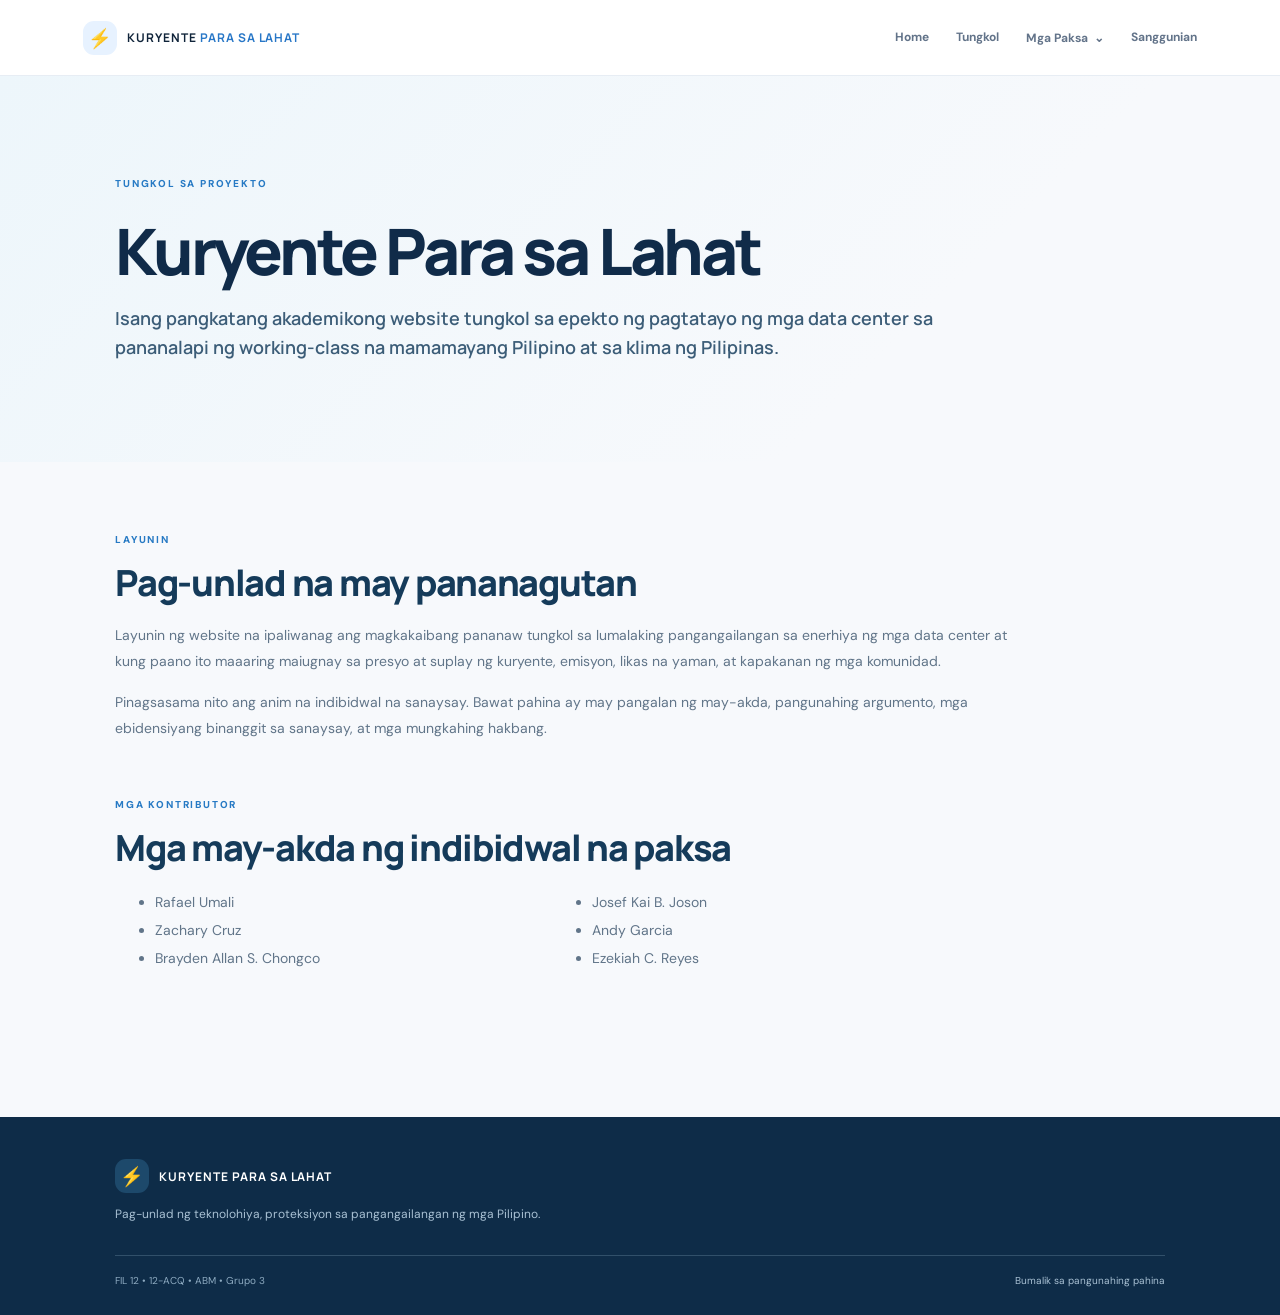
==== about.html @ 1b90c377 "Add files via upload" ====
<!doctype html><html lang="fil"><head><meta charset="utf-8"><meta name="viewport" content="width=device-width, initial-scale=1"><title>Tungkol | Kuryente Para sa Lahat</title><link rel="preconnect" href="https://fonts.googleapis.com"><link rel="preconnect" href="https://fonts.gstatic.com" crossorigin><link href="https://fonts.googleapis.com/css2?family=DM+Sans:wght@400;500;600;700&family=Manrope:wght@400;500;600;700;800&display=swap" rel="stylesheet"><link rel="stylesheet" href="styles.css"></head><body><header class="site-header"><a class="brand" href="index.html#home" aria-label="Kuryente Para sa Lahat - Home"><span class="brand-mark">⚡</span><span>KURYENTE <b>PARA SA LAHAT</b></span></a><button class="menu-toggle" aria-label="Buksan ang menu" aria-expanded="false">☰</button><nav class="nav" aria-label="Pangunahing nabigasyon"><a href="index.html">Home</a><a href="about.html">Tungkol</a><div class="nav-dropdown"><button class="nav-dropbtn" type="button" aria-expanded="false">Mga Paksa <span>⌄</span></button><div class="nav-menu"><a href="rafael-umali.html">Gastusin at krisis sa enerhiya</a><a href="zachary-cruz.html">Carbon emissions</a><a href="brayden-chongco.html">Presyo ng kuryente</a><a href="josef-joson.html">Alternatibong enerhiya</a><a href="andy-garcia.html">Pampublikong konsultasyon</a><a href="ezekiah-reyes.html">Prayoridad sa sambahayan</a></div></div><a href="references.html">Sanggunian</a></nav></header><main><section class="topic-hero section"><p class="eyebrow">TUNGKOL SA PROYEKTO</p><h1>Kuryente Para sa Lahat</h1><p class="topic-lede">Isang pangkatang akademikong website tungkol sa epekto ng pagtatayo ng mga data center sa pananalapi ng working-class na mamamayang Pilipino at sa klima ng Pilipinas.</p></section><section class="section topic-content"><article class="topic-block"><p class="eyebrow">LAYUNIN</p><h2>Pag-unlad na may pananagutan</h2><p>Layunin ng website na ipaliwanag ang magkakaibang pananaw tungkol sa lumalaking pangangailangan sa enerhiya ng mga data center at kung paano ito maaaring maiugnay sa presyo at suplay ng kuryente, emisyon, likas na yaman, at kapakanan ng mga komunidad.</p><p>Pinagsasama nito ang anim na indibidwal na sanaysay. Bawat pahina ay may pangalan ng may-akda, pangunahing argumento, mga ebidensiyang binanggit sa sanaysay, at mga mungkahing hakbang.</p></article><div class="topic-block"><p class="eyebrow">MGA KONTRIBUTOR</p><h2>Mga may-akda ng indibidwal na paksa</h2><ul class="author-list"><li>Rafael Umali</li><li>Zachary Cruz</li><li>Brayden Allan S. Chongco</li><li>Josef Kai B. Joson</li><li>Andy Garcia</li><li>Ezekiah C. Reyes</li></ul></div></section></main><footer class="footer"><div class="footer-brand"><span class="brand-mark">⚡</span><b>KURYENTE PARA SA LAHAT</b></div><p>Pag-unlad ng teknolohiya, proteksiyon sa pangangailangan ng mga Pilipino.</p><div class="footer-bottom"><span>FIL 12 • 12-ACQ • ABM • Grupo 3</span><span><a href="index.html">Bumalik sa pangunahing pahina</a></span></div></footer><script src="script.js"></script></body></html>
---- styles.css ----
*{box-sizing:border-box}html{scroll-behavior:smooth;scroll-padding-top:92px}body{margin:0;background:#f7f9fc;color:#10243a;font-family:"DM Sans",sans-serif;line-height:1.65}a{color:inherit;text-decoration:none}.site-header{height:76px;padding:0 6.5%;display:flex;align-items:center;justify-content:space-between;background:rgba(255,255,255,.94);backdrop-filter:blur(14px);position:sticky;top:0;z-index:20;border-bottom:1px solid #e7edf4}.brand,.footer-brand{display:flex;align-items:center;gap:10px;font:700 12px "Manrope",sans-serif;letter-spacing:.08em}.brand b{color:#2877c7}.brand-mark{display:grid;place-items:center;width:34px;height:34px;border-radius:11px;background:#e7f2ff;color:#1670c8;font-size:19px}.nav{display:flex;gap:27px;align-items:center}.nav a{font-size:12px;font-weight:700;color:#627389;transition:.2s}.nav a:hover,.nav a.active{color:#1472c8}.menu-toggle{display:none;border:0;background:#edf5ff;border-radius:9px;padding:9px 12px;font-size:20px;color:#146ebd}.section{padding:104px 9%;max-width:1440px;margin:auto}.hero{min-height:660px;display:grid;grid-template-columns:1.04fr .96fr;align-items:center;gap:35px;padding-top:82px;padding-bottom:82px}.eyebrow{font-size:10px;letter-spacing:.18em;font-weight:800;color:#277ac4;margin:0 0 22px}.eyebrow span{display:inline-block;width:22px;height:2px;background:#38b6c6;vertical-align:middle;margin-right:8px}.hero h1,.section-heading h2,.sdg-intro h2{font:800 clamp(44px,5.2vw,72px)/1.08 "Manrope",sans-serif;letter-spacing:-.055em;margin:0 0 24px;color:#102b49}.hero h1 em,.section-heading h2 em,.sdg-intro h2 em{font-style:normal;color:#2682cb}.hero-lede{font:700 19px/1.55 "Manrope",sans-serif;max-width:590px;color:#25415e;margin:0 0 15px}.hero-desc{max-width:520px;color:#68798c;font-size:14px}.hero-actions{display:flex;align-items:center;gap:25px;margin:29px 0}.btn{display:inline-flex;align-items:center;gap:24px;padding:14px 20px;border-radius:9px;font-size:12px;font-weight:700}.btn-primary{background:#176fbd;color:white;box-shadow:0 9px 22px #176fbd30}.btn-primary span{font-size:17px}.text-link{font-size:12px;color:#2679bd;font-weight:700}.hero-note{display:flex;gap:11px;align-items:flex-start;max-width:500px;padding:12px 14px;border-left:2px solid #51b6c4;background:#edf6fb;color:#64788a;font-size:11px;line-height:1.5}.note-icon{border:1px solid #72b9c5;color:#268c9a;border-radius:50%;width:17px;height:17px;text-align:center;line-height:15px;flex:none}.hero-art{height:440px;position:relative;border-radius:34px;background:linear-gradient(145deg,#e6f3ff,#d6e9f7 55%,#e9f6f5);overflow:hidden}.orb{position:absolute;border-radius:50%;background:#fff8;width:250px;height:250px}.orb-one{right:-70px;top:-75px}.orb-two{left:-110px;bottom:-140px;width:330px;height:330px}.sun{position:absolute;width:86px;height:86px;border-radius:50%;background:#f8cf75;right:75px;top:55px;box-shadow:0 0 0 17px #f8cf7528}.house-card{position:absolute;left:10%;bottom:75px;width:190px;text-align:center}.roof{margin:auto;width:0;height:0;border-left:99px solid transparent;border-right:99px solid transparent;border-bottom:85px solid #397eb0}.house-body{height:135px;background:#fff;border:4px solid #397eb0;border-top:0;position:relative}.window{position:absolute;left:25px;top:28px;width:43px;height:43px;border:5px solid #8fc6dd;background:#d9f2ff}.door{position:absolute;right:25px;bottom:0;width:43px;height:75px;background:#e4b77c;border:4px solid #c18e54;border-bottom:0}.house-bolt{position:absolute;left:85px;top:47px;color:#edb944;font-size:24px}.data-card{position:absolute;right:9%;bottom:75px;width:160px;padding:18px;background:#123c61;border-radius:13px;box-shadow:0 20px 35px #143b5b30}.server{height:53px;background:#235b85;border:1px solid #4c86ab;border-radius:6px;margin-bottom:8px;display:flex;align-items:center;padding:0 11px;gap:7px}.server i{width:7px;height:7px;background:#5ee0cf;border-radius:50%;box-shadow:0 0 8px #5ee0cf}.server i:nth-child(2){background:#a9d9f4}.art-label{display:block;margin-top:12px;font-size:9px;font-weight:800;letter-spacing:.16em;color:#52738c}.data-card .art-label{color:#b9d8ee;text-align:center}.power-line{position:absolute;top:47%;left:18%;right:20%;height:2px;border-top:2px dashed #62a7c9;transform:rotate(-7deg)}.power-line i{position:absolute;width:9px;height:9px;background:#fff;border:2px solid #48a5c1;border-radius:50%;top:-6px}.power-line i:nth-child(1){left:10%}.power-line i:nth-child(2){left:50%}.power-line i:nth-child(3){right:5%}.balance{position:absolute;top:34px;left:35px;display:flex;align-items:center;gap:8px;font-size:8px;letter-spacing:.12em;font-weight:800;color:#47748e}.balance b{font-size:23px;color:#2887a0}.ticker{background:#10375a;color:white;padding:18px 9%;display:flex;justify-content:space-between;gap:20px;font-size:10px;letter-spacing:.12em}.ticker span{color:#80c9d7;font-weight:800}.ticker b{letter-spacing:.02em;font-size:11px}.content-section{padding-top:115px;padding-bottom:115px}.section-heading{max-width:680px;margin-bottom:45px}.section-heading h2,.sdg-intro h2{font-size:clamp(38px,4vw,55px);margin-bottom:16px}.section-intro{color:#66798c;max-width:650px;font-size:14px}.two-col{display:grid;grid-template-columns:1.5fr .8fr;gap:65px;align-items:start}.two-col p{color:#647589;font-size:14px}.large-copy{font:700 21px/1.5 "Manrope",sans-serif;color:#24425e!important}.callout{background:#e9f4fb;border-radius:16px;padding:30px;border:1px solid #d8eaf5}.callout-icon{font-size:28px;color:#2587ad}.callout h3{font:800 19px "Manrope";margin:12px 0}.callout p{font-size:13px;margin-bottom:0}.definition-grid{display:grid;grid-template-columns:repeat(3,1fr);gap:17px;margin-top:46px}.mini-card{background:white;padding:25px;border-radius:13px;border:1px solid #e8eef4}.mini-number{font:800 11px "Manrope";color:#2785c8}.mini-card h3{font:800 16px "Manrope";margin:12px 0 7px}.mini-card p{font-size:12px;color:#718196;margin:0}.impact-section{background:#edf4f9;max-width:none;padding-left:max(9%,calc((100% - 1180px)/2));padding-right:max(9%,calc((100% - 1180px)/2))}.impact-grid{display:grid;grid-template-columns:repeat(4,1fr);gap:15px}.impact-card{background:white;padding:25px 21px;border-radius:14px;min-height:260px;box-shadow:0 7px 25px #1b42600a}.impact-icon{width:43px;height:43px;border-radius:12px;background:#e7f3fc;color:#2079bc;display:grid;place-items:center;font-size:23px;margin-bottom:22px}.impact-tag{font-size:9px;letter-spacing:.14em;font-weight:800;color:#55a1bc}.impact-card h3{font:800 17px/1.3 "Manrope";margin:10px 0}.impact-card p{font-size:12px;color:#6c7e90}.fact-band{display:grid;grid-template-columns:190px 1fr;gap:25px;align-items:center;background:#123c60;color:white;padding:30px 38px;border-radius:16px;margin-top:24px}.fact-number{font:800 56px "Manrope";color:#83d4dd;letter-spacing:-.06em}.fact-number small{font-size:20px}.fact-kicker{font-size:9px;letter-spacing:.15em;font-weight:800;color:#8bd0db}.fact-band p{font-size:14px;margin:8px 0;color:#edf6ff}.fact-band small{font-size:10px;color:#aac4d8}.caution{margin-top:18px;border-left:3px solid #e0b45e;padding:14px 20px;background:#fffaf0}.caution b{font-size:12px;color:#76581f}.caution p{font-size:12px;color:#756c5d;margin:5px 0 0}.evidence-list{border-top:1px solid #dce6ee}.evidence-item{display:grid;grid-template-columns:130px 1fr;gap:30px;padding:27px 0;border-bottom:1px solid #dce6ee;align-items:center}.evidence-mark{font:800 31px "Manrope";color:#2a8bc5;letter-spacing:-.06em}.evidence-item h3{font:800 17px "Manrope";margin:0 0 5px}.evidence-item p{font-size:13px;color:#687a8c;margin:0 0 6px;max-width:780px}.evidence-item span{font-size:10px;color:#3290a7;font-weight:700}.policy-section{background:#fff}.policy-steps{max-width:850px}.policy-steps article{display:grid;grid-template-columns:60px 1fr;gap:22px;padding:22px 0;border-top:1px solid #e5edf3}.policy-steps article>span{font:800 20px "Manrope";color:#42a1b5}.policy-steps h3{font:800 18px "Manrope";margin:0 0 5px}.policy-steps p{font-size:13px;color:#6c7d8d;margin:0;max-width:760px}.sdg-section{display:grid;grid-template-columns:.9fr 1.1fr;gap:55px;align-items:center;background:#eaf4fa;max-width:none;padding-left:max(9%,calc((100% - 1180px)/2));padding-right:max(9%,calc((100% - 1180px)/2))}.sdg-intro h2{font-size:43px}.sdg-intro>p:last-child{font-size:13px;color:#687b8c}.sdg-cards{display:grid;grid-template-columns:1fr 1fr;gap:14px}.sdg-card{padding:25px;border-radius:14px;color:white;min-height:220px}.sdg-seven{background:#e7b83d;color:#263a4b}.sdg-eleven{background:#df7356}.sdg-card span{font-size:10px;letter-spacing:.14em;font-weight:800}.sdg-card h3{font:800 18px/1.25 "Manrope";margin:24px 0 10px}.sdg-card p{font-size:11px;line-height:1.6;margin:0}.stance-section{display:grid;grid-template-columns:.5fr 1.5fr;gap:55px;padding-top:120px;padding-bottom:120px}.stance-label{font-size:10px;letter-spacing:.16em;color:#2c8cba;font-weight:800}.stance-content{max-width:800px}.stance-symbol{font:800 80px/ .8 Georgia;color:#a5d8e3}.stance-content h2{font:800 clamp(27px,3.3vw,43px)/1.25 "Manrope";letter-spacing:-.04em;color:#163c5c;margin:15px 0 20px}.stance-reason{font-size:16px;color:#3c6d8e;font-weight:600}.stance-rule{height:1px;background:#dce8ef;margin:27px 0}.stance-content>p:last-child{font-size:13px;color:#718093}.references-section{background:#f0f5f8;max-width:none;padding-left:max(9%,calc((100% - 1180px)/2));padding-right:max(9%,calc((100% - 1180px)/2))}.references{list-style:none;padding:0;margin:0;border-top:1px solid #dce5eb}.references li{display:flex;justify-content:space-between;gap:25px;padding:22px 0;border-bottom:1px solid #dce5eb;font-size:12px}.references li a{color:#1b7dbd;font-weight:700;white-space:nowrap}.source-note{font-size:11px;color:#7a8997;margin-top:24px}.footer{background:#0e2c48;color:#d5e4f0;padding:42px 9% 25px}.footer-brand{color:white}.footer-brand .brand-mark{background:#1d496b}.footer>p{font-size:12px;color:#a9c1d4}.footer-bottom{border-top:1px solid #31506a;margin-top:30px;padding-top:17px;display:flex;justify-content:space-between;gap:15px;font-size:10px;color:#8eabc1}
@media(max-width:900px){.site-header{padding:0 5%}.nav{gap:14px}.nav a{font-size:11px}.section{padding-left:6%;padding-right:6%}.hero{grid-template-columns:1fr 0.9fr}.hero-art{height:380px}.house-card{transform:scale(.8);transform-origin:bottom left}.data-card{transform:scale(.85);transform-origin:bottom right}.impact-grid{grid-template-columns:repeat(2,1fr)}.sdg-section{grid-template-columns:1fr}.stance-section{grid-template-columns:1fr;gap:20px}}
@media(max-width:650px){html{scroll-padding-top:72px}.site-header{height:68px}.menu-toggle{display:block}.nav{display:none;position:absolute;top:68px;left:0;right:0;background:white;padding:14px 6% 20px;box-shadow:0 14px 20px #17354b18;flex-direction:column;align-items:flex-start;gap:13px}.nav.open{display:flex}.nav a{font-size:13px}.hero{display:flex;flex-direction:column;align-items:stretch;padding-top:65px;gap:25px}.hero h1{font-size:51px}.hero-art{height:340px}.house-card{transform:scale(.72);left:4%;bottom:45px}.data-card{transform:scale(.75);right:4%;bottom:45px}.ticker{flex-direction:column;gap:5px;padding:16px 6%}.section{padding-top:75px;padding-bottom:75px}.two-col{grid-template-columns:1fr;gap:20px}.definition-grid{grid-template-columns:1fr}.impact-grid{grid-template-columns:1fr 1fr;gap:10px}.impact-card{padding:18px 15px;min-height:275px}.fact-band{grid-template-columns:1fr;gap:5px;padding:24px}.fact-number{font-size:47px}.evidence-item{grid-template-columns:75px 1fr;gap:12px}.evidence-mark{font-size:24px}.sdg-cards{grid-template-columns:1fr}.sdg-card{min-height:180px}.references li{flex-direction:column;gap:8px}.footer-bottom{flex-direction:column}.hero-actions{flex-wrap:wrap}.section-heading h2{font-size:40px}}
@media(max-width:390px){.impact-grid{grid-template-columns:1fr}.impact-card{min-height:auto}.hero h1{font-size:44px}}

/* Added page components: same palette, type, spacing and card language as the original site. */
.nav-dropdown{position:relative;display:flex;align-items:center}.nav-dropbtn{border:0;background:transparent;font:700 12px "DM Sans",sans-serif;color:#627389;cursor:pointer;padding:8px 0}.nav-dropbtn:hover,.nav-dropbtn[aria-expanded="true"]{color:#1472c8}.nav-dropbtn span{margin-left:3px}.nav-menu{display:none;position:absolute;top:100%;left:-16px;min-width:245px;padding:9px;background:white;border:1px solid #e5edf3;border-radius:12px;box-shadow:0 14px 30px #17354b18;z-index:30}.nav-dropdown:hover .nav-menu,.nav-dropdown:focus-within .nav-menu,.nav-dropdown.open .nav-menu{display:grid}.nav-menu a{padding:10px 12px;border-radius:7px;font-size:12px;color:#526b80}.nav-menu a:hover{background:#edf6fb;color:#1472c8}.topic-directory{background:#f0f6fa;max-width:none;padding-left:max(9%,calc((100% - 1180px)/2));padding-right:max(9%,calc((100% - 1180px)/2))}.topic-grid{display:grid;grid-template-columns:repeat(3,1fr);gap:16px}.topic-card{display:block;background:white;padding:25px;border:1px solid #e4edf4;border-radius:14px;transition:transform .2s,box-shadow .2s}.topic-card:hover{transform:translateY(-3px);box-shadow:0 12px 26px #17354b12}.topic-card span{font-size:9px;letter-spacing:.13em;font-weight:800;color:#4a9db5}.topic-card h3{font:800 18px/1.3 "Manrope",sans-serif;margin:14px 0 8px;color:#173b5a}.topic-card p{font-size:12px;color:#718196;min-height:58px}.topic-card b{font-size:11px;color:#2079bc}.topic-hero{padding-top:100px;padding-bottom:75px;background:linear-gradient(135deg,#edf6fb,#f7f9fc 70%);max-width:none}.topic-hero h1{font:800 clamp(38px,5vw,64px)/1.12 "Manrope",sans-serif;letter-spacing:-.05em;color:#102b49;max-width:950px;margin:0 0 18px}.topic-lede{font:600 18px/1.6 "Manrope",sans-serif;color:#3c5d78;max-width:850px;margin:18px 0 25px}.author-credit{display:inline-block;background:#e4f1f8;border-left:3px solid #38a0b7;padding:9px 14px;color:#547085;font-size:12px;margin:0}.author-credit strong{color:#173f60}.topic-content{padding-top:70px;padding-bottom:90px}.topic-block{max-width:900px;margin:0 0 55px}.topic-block h2{font:800 clamp(25px,3vw,36px)/1.25 "Manrope",sans-serif;color:#153b5a;letter-spacing:-.035em;margin:0 0 18px}.topic-block>p:not(.eyebrow){font-size:14px;color:#617589;line-height:1.85;margin:0 0 15px}.topic-block .eyebrow{margin-bottom:12px}.topic-back{border-top:1px solid #dce8ef;padding-top:25px}.author-list{columns:2;color:#617589;font-size:14px;line-height:2}.ref-page{padding-top:15px}.references li{align-items:flex-start}.ref-author{display:block;min-width:190px;font-size:10px;letter-spacing:.04em;text-transform:uppercase;color:#3290a7;font-weight:800}.references li>div{flex:1}.references li small{color:#8493a1;font-size:10px}.footer-bottom a{color:#a9c1d4}.footer-bottom a:hover{color:white}
@media(max-width:900px){.topic-grid{grid-template-columns:repeat(2,1fr)}}
@media(max-width:650px){.nav-dropdown{width:100%;display:block}.nav-dropbtn{font-size:13px;padding:0}.nav-menu{position:static;box-shadow:none;border:0;border-left:2px solid #d7eaf4;border-radius:0;margin:8px 0 0 5px;padding:3px 0 3px 8px;min-width:0}.nav-dropdown:hover .nav-menu{display:none}.nav-dropdown.open .nav-menu,.nav-dropdown:focus-within .nav-menu{display:grid}.topic-grid{grid-template-columns:1fr}.topic-card p{min-height:0}.topic-hero{padding-top:65px;padding-bottom:55px}.topic-lede{font-size:16px}.author-list{columns:1}.ref-author{min-width:0}.references li{display:block}.references li>div{margin:7px 0}}
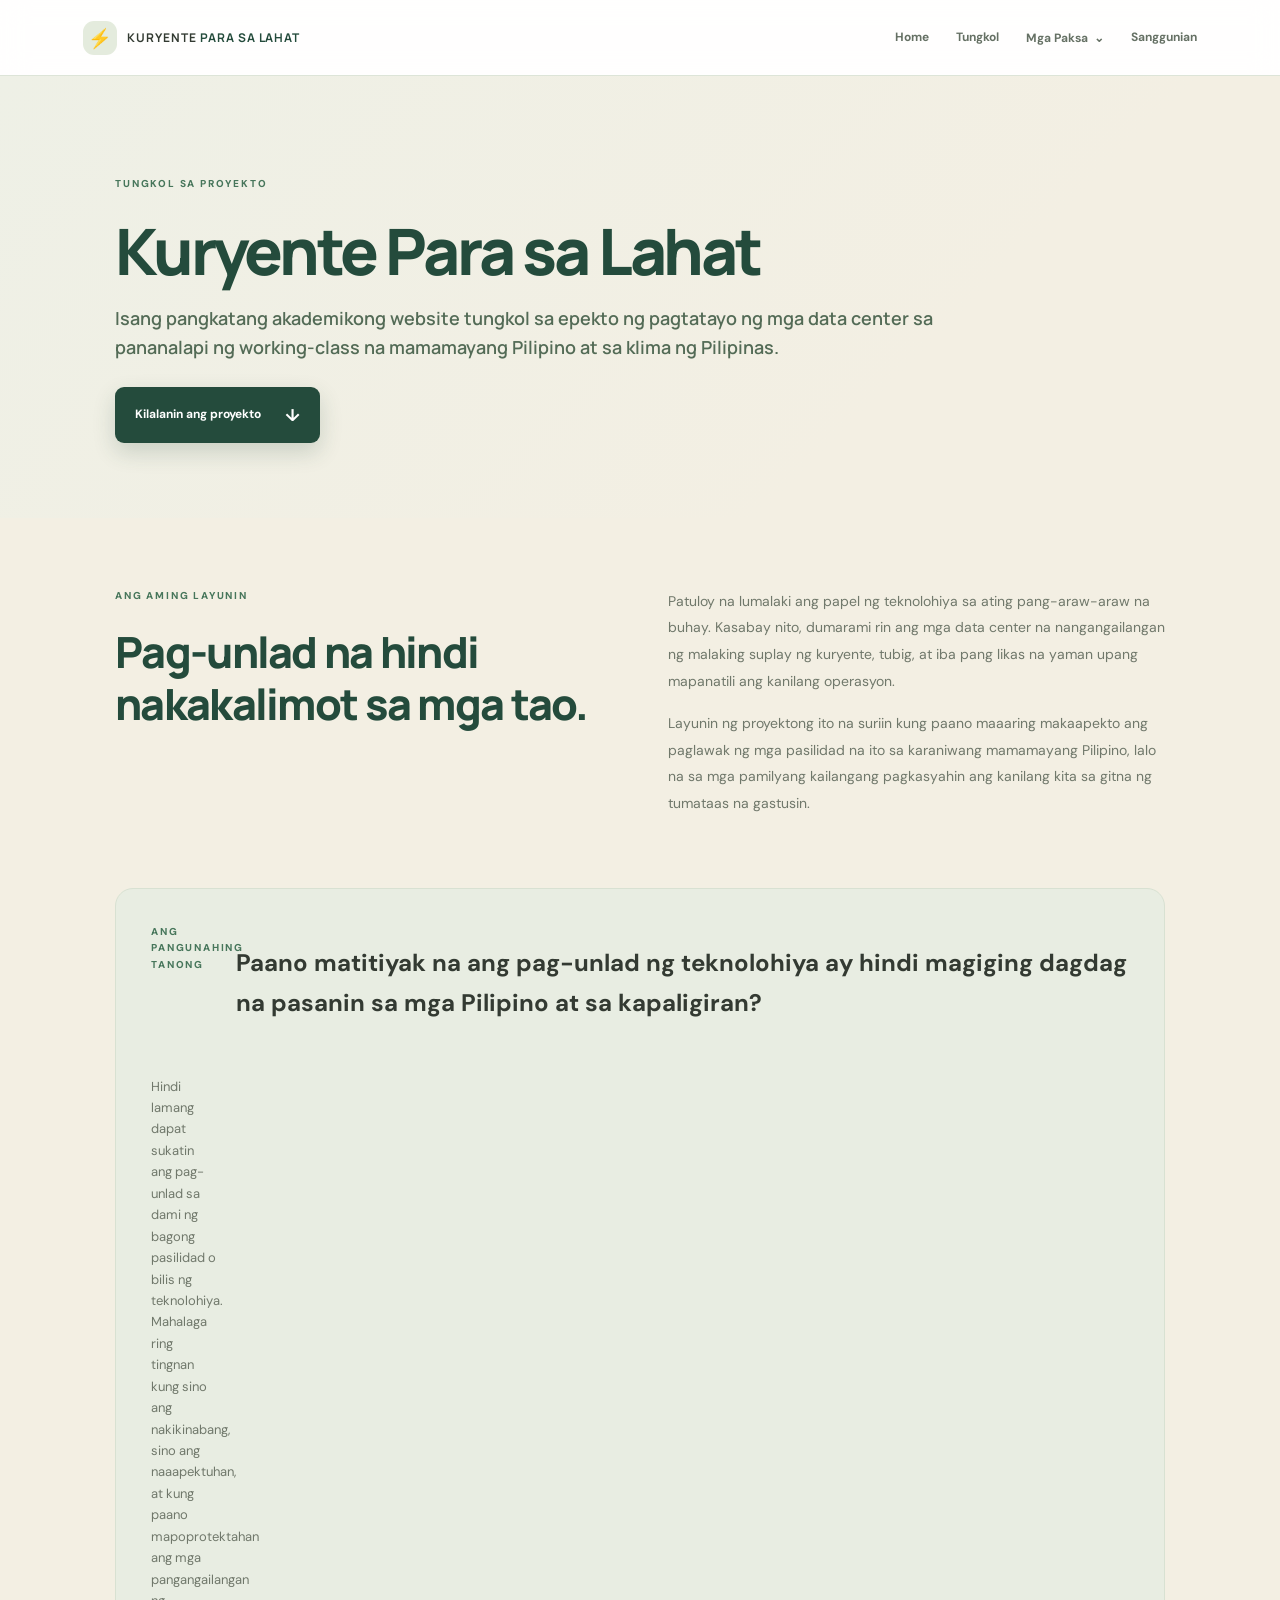
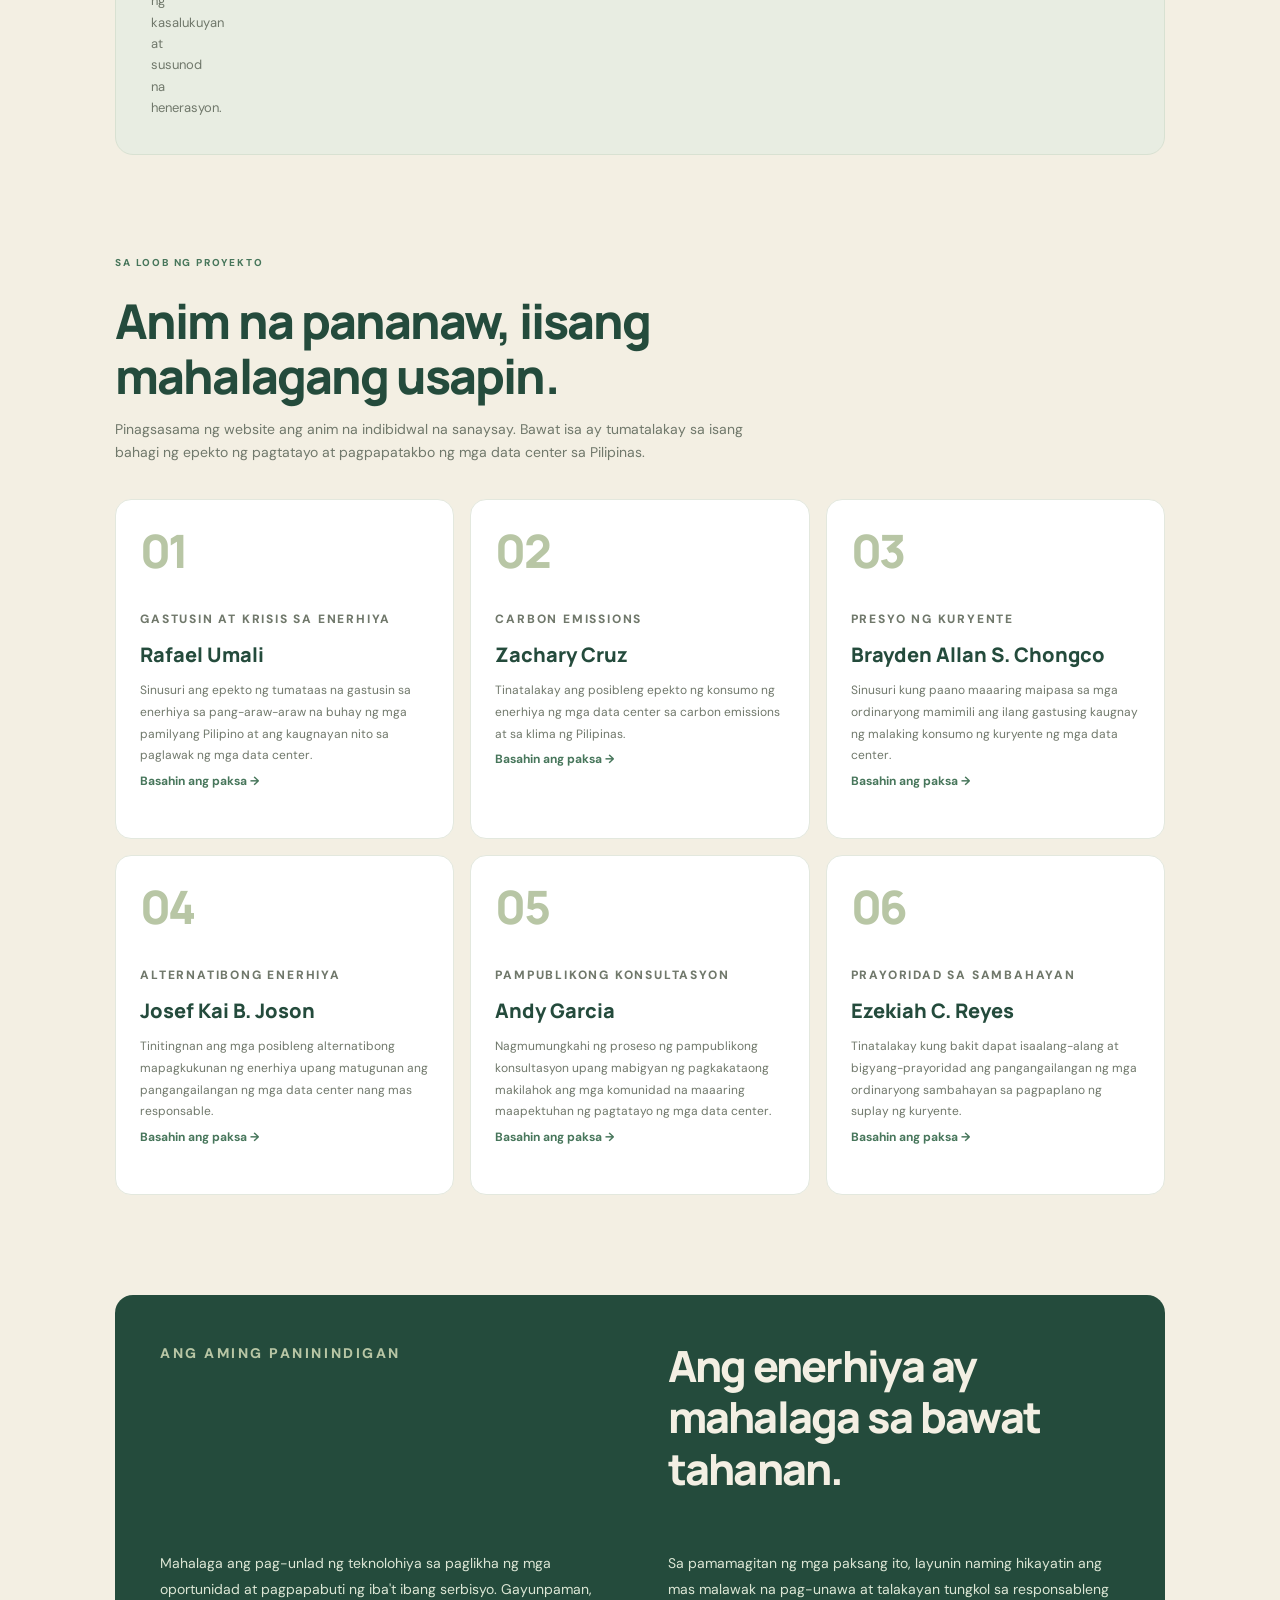
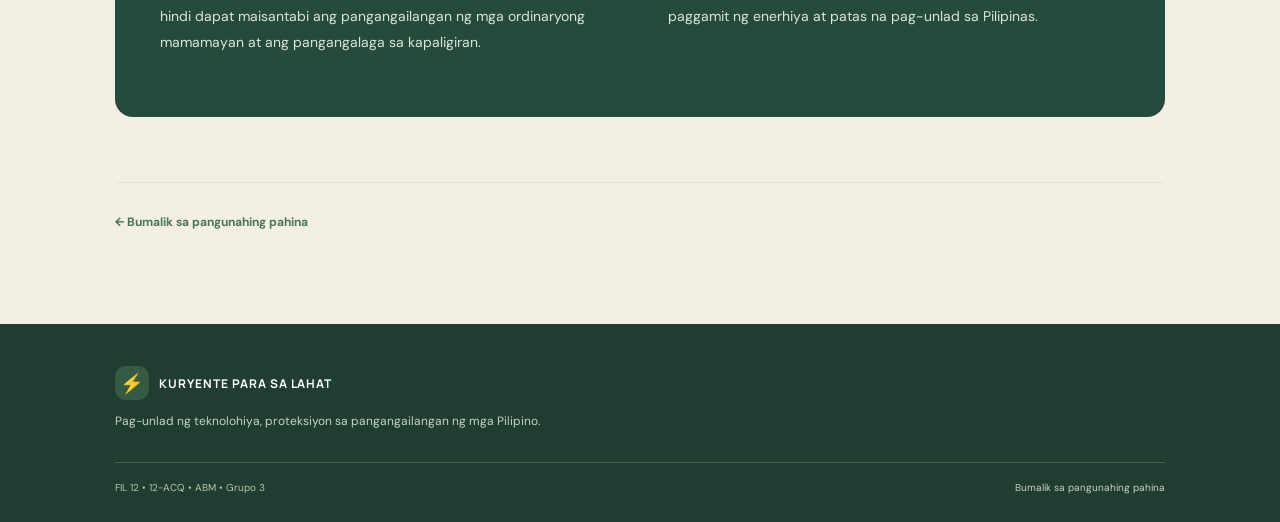
==== commit c1335e3d: "Update about.html" ====
--- a/about.html
+++ b/about.html
@@ -1 +1,199 @@
-<!doctype html><html lang="fil"><head><meta charset="utf-8"><meta name="viewport" content="width=device-width, initial-scale=1"><title>Tungkol | Kuryente Para sa Lahat</title><link rel="preconnect" href="https://fonts.googleapis.com"><link rel="preconnect" href="https://fonts.gstatic.com" crossorigin><link href="https://fonts.googleapis.com/css2?family=DM+Sans:wght@400;500;600;700&family=Manrope:wght@400;500;600;700;800&display=swap" rel="stylesheet"><link rel="stylesheet" href="styles.css"></head><body><header class="site-header"><a class="brand" href="index.html#home" aria-label="Kuryente Para sa Lahat - Home"><span class="brand-mark">⚡</span><span>KURYENTE <b>PARA SA LAHAT</b></span></a><button class="menu-toggle" aria-label="Buksan ang menu" aria-expanded="false">☰</button><nav class="nav" aria-label="Pangunahing nabigasyon"><a href="index.html">Home</a><a href="about.html">Tungkol</a><div class="nav-dropdown"><button class="nav-dropbtn" type="button" aria-expanded="false">Mga Paksa <span>⌄</span></button><div class="nav-menu"><a href="rafael-umali.html">Gastusin at krisis sa enerhiya</a><a href="zachary-cruz.html">Carbon emissions</a><a href="brayden-chongco.html">Presyo ng kuryente</a><a href="josef-joson.html">Alternatibong enerhiya</a><a href="andy-garcia.html">Pampublikong konsultasyon</a><a href="ezekiah-reyes.html">Prayoridad sa sambahayan</a></div></div><a href="references.html">Sanggunian</a></nav></header><main><section class="topic-hero section"><p class="eyebrow">TUNGKOL SA PROYEKTO</p><h1>Kuryente Para sa Lahat</h1><p class="topic-lede">Isang pangkatang akademikong website tungkol sa epekto ng pagtatayo ng mga data center sa pananalapi ng working-class na mamamayang Pilipino at sa klima ng Pilipinas.</p></section><section class="section topic-content"><article class="topic-block"><p class="eyebrow">LAYUNIN</p><h2>Pag-unlad na may pananagutan</h2><p>Layunin ng website na ipaliwanag ang magkakaibang pananaw tungkol sa lumalaking pangangailangan sa enerhiya ng mga data center at kung paano ito maaaring maiugnay sa presyo at suplay ng kuryente, emisyon, likas na yaman, at kapakanan ng mga komunidad.</p><p>Pinagsasama nito ang anim na indibidwal na sanaysay. Bawat pahina ay may pangalan ng may-akda, pangunahing argumento, mga ebidensiyang binanggit sa sanaysay, at mga mungkahing hakbang.</p></article><div class="topic-block"><p class="eyebrow">MGA KONTRIBUTOR</p><h2>Mga may-akda ng indibidwal na paksa</h2><ul class="author-list"><li>Rafael Umali</li><li>Zachary Cruz</li><li>Brayden Allan S. Chongco</li><li>Josef Kai B. Joson</li><li>Andy Garcia</li><li>Ezekiah C. Reyes</li></ul></div></section></main><footer class="footer"><div class="footer-brand"><span class="brand-mark">⚡</span><b>KURYENTE PARA SA LAHAT</b></div><p>Pag-unlad ng teknolohiya, proteksiyon sa pangangailangan ng mga Pilipino.</p><div class="footer-bottom"><span>FIL 12 • 12-ACQ • ABM • Grupo 3</span><span><a href="index.html">Bumalik sa pangunahing pahina</a></span></div></footer><script src="script.js"></script></body></html>+<!doctype html>
+<html lang="fil">
+<head>
+  <meta charset="utf-8">
+  <meta name="viewport" content="width=device-width, initial-scale=1">
+  <title>Tungkol | Kuryente Para sa Lahat</title>
+  <link rel="preconnect" href="https://fonts.googleapis.com">
+  <link rel="preconnect" href="https://fonts.gstatic.com" crossorigin>
+  <link href="https://fonts.googleapis.com/css2?family=DM+Sans:wght@400;500;600;700&family=Manrope:wght@400;500;600;700;800&display=swap" rel="stylesheet">
+  <link rel="stylesheet" href="styles.css">
+</head>
+
+<body>
+
+<header class="site-header">
+  <a class="brand" href="index.html#home" aria-label="Kuryente Para sa Lahat - Home">
+    <span class="brand-mark">⚡</span>
+    <span>KURYENTE <b>PARA SA LAHAT</b></span>
+  </a>
+
+  <button class="menu-toggle" aria-label="Buksan ang menu" aria-expanded="false">☰</button>
+
+  <nav class="nav" aria-label="Pangunahing nabigasyon">
+    <a href="index.html">Home</a>
+    <a href="about.html">Tungkol</a>
+    <div class="nav-dropdown">
+      <button class="nav-dropbtn" type="button" aria-expanded="false">Mga Paksa <span>⌄</span></button>
+      <div class="nav-menu">
+        <a href="rafael-umali.html">Gastusin at krisis sa enerhiya</a>
+        <a href="zachary-cruz.html">Carbon emissions</a>
+        <a href="brayden-chongco.html">Presyo ng kuryente</a>
+        <a href="josef-joson.html">Alternatibong enerhiya</a>
+        <a href="andy-garcia.html">Pampublikong konsultasyon</a>
+        <a href="ezekiah-reyes.html">Prayoridad sa sambahayan</a>
+      </div>
+    </div>
+    <a href="references.html">Sanggunian</a>
+  </nav>
+</header>
+
+<main>
+
+  <section class="topic-hero section">
+    <p class="eyebrow">TUNGKOL SA PROYEKTO</p>
+    <h1>Kuryente Para sa Lahat</h1>
+    <p class="topic-lede">
+      Isang pangkatang akademikong website tungkol sa epekto ng pagtatayo ng mga data center sa pananalapi ng working-class na mamamayang Pilipino at sa klima ng Pilipinas.
+    </p>
+    <a class="btn btn-primary" href="#layunin">Kilalanin ang proyekto <span>↓</span></a>
+  </section>
+
+  <section id="layunin" class="section topic-content">
+
+    <div class="consultation-intro">
+      <div class="consultation-heading">
+        <p class="eyebrow">ANG AMING LAYUNIN</p>
+        <h2>Pag-unlad na hindi nakakalimot sa mga tao.</h2>
+      </div>
+
+      <div class="consultation-explanation">
+        <p>
+          Patuloy na lumalaki ang papel ng teknolohiya sa ating pang-araw-araw na buhay. Kasabay nito, dumarami rin ang mga data center na nangangailangan ng malaking suplay ng kuryente, tubig, at iba pang likas na yaman upang mapanatili ang kanilang operasyon.
+        </p>
+        <p>
+          Layunin ng proyektong ito na suriin kung paano maaaring makaapekto ang paglawak ng mga pasilidad na ito sa karaniwang mamamayang Pilipino, lalo na sa mga pamilyang kailangang pagkasyahin ang kanilang kita sa gitna ng tumataas na gastusin.
+        </p>
+      </div>
+    </div>
+
+    <div class="consultation-callout">
+      <p class="eyebrow">ANG PANGUNAHING TANONG</p>
+      <h2>Paano matitiyak na ang pag-unlad ng teknolohiya ay hindi magiging dagdag na pasanin sa mga Pilipino at sa kapaligiran?</h2>
+      <p>
+        Hindi lamang dapat sukatin ang pag-unlad sa dami ng bagong pasilidad o bilis ng teknolohiya. Mahalaga ring tingnan kung sino ang nakikinabang, sino ang naaapektuhan, at kung paano mapoprotektahan ang mga pangangailangan ng kasalukuyan at susunod na henerasyon.
+      </p>
+    </div>
+
+    <div class="consultation-process">
+      <div class="consultation-process-heading">
+        <p class="eyebrow">SA LOOB NG PROYEKTO</p>
+        <h2>Anim na pananaw, iisang mahalagang usapin.</h2>
+        <p>
+          Pinagsasama ng website ang anim na indibidwal na sanaysay. Bawat isa ay tumatalakay sa isang bahagi ng epekto ng pagtatayo at pagpapatakbo ng mga data center sa Pilipinas.
+        </p>
+      </div>
+
+      <div class="consultation-steps">
+
+        <article class="consultation-step">
+          <div class="step-number">01</div>
+          <div class="step-content">
+            <p class="step-label">GASTUSIN AT KRISIS SA ENERHIYA</p>
+            <h3>Rafael Umali</h3>
+            <p>
+              Sinusuri ang epekto ng tumataas na gastusin sa enerhiya sa pang-araw-araw na buhay ng mga pamilyang Pilipino at ang kaugnayan nito sa paglawak ng mga data center.
+            </p>
+            <a class="text-link" href="rafael-umali.html">Basahin ang paksa →</a>
+          </div>
+        </article>
+
+        <article class="consultation-step">
+          <div class="step-number">02</div>
+          <div class="step-content">
+            <p class="step-label">CARBON EMISSIONS</p>
+            <h3>Zachary Cruz</h3>
+            <p>
+              Tinatalakay ang posibleng epekto ng konsumo ng enerhiya ng mga data center sa carbon emissions at sa klima ng Pilipinas.
+            </p>
+            <a class="text-link" href="zachary-cruz.html">Basahin ang paksa →</a>
+          </div>
+        </article>
+
+        <article class="consultation-step">
+          <div class="step-number">03</div>
+          <div class="step-content">
+            <p class="step-label">PRESYO NG KURYENTE</p>
+            <h3>Brayden Allan S. Chongco</h3>
+            <p>
+              Sinusuri kung paano maaaring maipasa sa mga ordinaryong mamimili ang ilang gastusing kaugnay ng malaking konsumo ng kuryente ng mga data center.
+            </p>
+            <a class="text-link" href="brayden-chongco.html">Basahin ang paksa →</a>
+          </div>
+        </article>
+
+        <article class="consultation-step">
+          <div class="step-number">04</div>
+          <div class="step-content">
+            <p class="step-label">ALTERNATIBONG ENERHIYA</p>
+            <h3>Josef Kai B. Joson</h3>
+            <p>
+              Tinitingnan ang mga posibleng alternatibong mapagkukunan ng enerhiya upang matugunan ang pangangailangan ng mga data center nang mas responsable.
+            </p>
+            <a class="text-link" href="josef-joson.html">Basahin ang paksa →</a>
+          </div>
+        </article>
+
+        <article class="consultation-step">
+          <div class="step-number">05</div>
+          <div class="step-content">
+            <p class="step-label">PAMPUBLIKONG KONSULTASYON</p>
+            <h3>Andy Garcia</h3>
+            <p>
+              Nagmumungkahi ng proseso ng pampublikong konsultasyon upang mabigyan ng pagkakataong makilahok ang mga komunidad na maaaring maapektuhan ng pagtatayo ng mga data center.
+            </p>
+            <a class="text-link" href="andy-garcia.html">Basahin ang paksa →</a>
+          </div>
+        </article>
+
+        <article class="consultation-step">
+          <div class="step-number">06</div>
+          <div class="step-content">
+            <p class="step-label">PRAYORIDAD SA SAMBAHAYAN</p>
+            <h3>Ezekiah C. Reyes</h3>
+            <p>
+              Tinatalakay kung bakit dapat isaalang-alang at bigyang-prayoridad ang pangangailangan ng mga ordinaryong sambahayan sa pagpaplano ng suplay ng kuryente.
+            </p>
+            <a class="text-link" href="ezekiah-reyes.html">Basahin ang paksa →</a>
+          </div>
+        </article>
+
+      </div>
+    </div>
+
+    <div class="consultation-outcome">
+      <p class="eyebrow">ANG AMING PANININDIGAN</p>
+      <h2>Ang enerhiya ay mahalaga sa bawat tahanan.</h2>
+      <p>
+        Mahalaga ang pag-unlad ng teknolohiya sa paglikha ng mga oportunidad at pagpapabuti ng iba't ibang serbisyo. Gayunpaman, hindi dapat maisantabi ang pangangailangan ng mga ordinaryong mamamayan at ang pangangalaga sa kapaligiran.
+      </p>
+      <p>
+        Sa pamamagitan ng mga paksang ito, layunin naming hikayatin ang mas malawak na pag-unawa at talakayan tungkol sa responsableng paggamit ng enerhiya at patas na pag-unlad sa Pilipinas.
+      </p>
+    </div>
+
+    <div class="topic-back">
+      <a class="text-link" href="index.html#mga-paksa">← Bumalik sa pangunahing pahina</a>
+    </div>
+
+  </section>
+
+</main>
+
+<footer class="footer">
+  <div class="footer-brand">
+    <span class="brand-mark">⚡</span>
+    <b>KURYENTE PARA SA LAHAT</b>
+  </div>
+  <p>Pag-unlad ng teknolohiya, proteksiyon sa pangangailangan ng mga Pilipino.</p>
+  <div class="footer-bottom">
+    <span>FIL 12 • 12-ACQ • ABM • Grupo 3</span>
+    <span><a href="index.html">Bumalik sa pangunahing pahina</a></span>
+  </div>
+</footer>
+
+<script src="script.js"></script>
+
+</body>
+</html>
+
--- a/styles.css
+++ b/styles.css
@@ -1,9 +1,217 @@
-*{box-sizing:border-box}html{scroll-behavior:smooth;scroll-padding-top:92px}body{margin:0;background:#f7f9fc;color:#10243a;font-family:"DM Sans",sans-serif;line-height:1.65}a{color:inherit;text-decoration:none}.site-header{height:76px;padding:0 6.5%;display:flex;align-items:center;justify-content:space-between;background:rgba(255,255,255,.94);backdrop-filter:blur(14px);position:sticky;top:0;z-index:20;border-bottom:1px solid #e7edf4}.brand,.footer-brand{display:flex;align-items:center;gap:10px;font:700 12px "Manrope",sans-serif;letter-spacing:.08em}.brand b{color:#2877c7}.brand-mark{display:grid;place-items:center;width:34px;height:34px;border-radius:11px;background:#e7f2ff;color:#1670c8;font-size:19px}.nav{display:flex;gap:27px;align-items:center}.nav a{font-size:12px;font-weight:700;color:#627389;transition:.2s}.nav a:hover,.nav a.active{color:#1472c8}.menu-toggle{display:none;border:0;background:#edf5ff;border-radius:9px;padding:9px 12px;font-size:20px;color:#146ebd}.section{padding:104px 9%;max-width:1440px;margin:auto}.hero{min-height:660px;display:grid;grid-template-columns:1.04fr .96fr;align-items:center;gap:35px;padding-top:82px;padding-bottom:82px}.eyebrow{font-size:10px;letter-spacing:.18em;font-weight:800;color:#277ac4;margin:0 0 22px}.eyebrow span{display:inline-block;width:22px;height:2px;background:#38b6c6;vertical-align:middle;margin-right:8px}.hero h1,.section-heading h2,.sdg-intro h2{font:800 clamp(44px,5.2vw,72px)/1.08 "Manrope",sans-serif;letter-spacing:-.055em;margin:0 0 24px;color:#102b49}.hero h1 em,.section-heading h2 em,.sdg-intro h2 em{font-style:normal;color:#2682cb}.hero-lede{font:700 19px/1.55 "Manrope",sans-serif;max-width:590px;color:#25415e;margin:0 0 15px}.hero-desc{max-width:520px;color:#68798c;font-size:14px}.hero-actions{display:flex;align-items:center;gap:25px;margin:29px 0}.btn{display:inline-flex;align-items:center;gap:24px;padding:14px 20px;border-radius:9px;font-size:12px;font-weight:700}.btn-primary{background:#176fbd;color:white;box-shadow:0 9px 22px #176fbd30}.btn-primary span{font-size:17px}.text-link{font-size:12px;color:#2679bd;font-weight:700}.hero-note{display:flex;gap:11px;align-items:flex-start;max-width:500px;padding:12px 14px;border-left:2px solid #51b6c4;background:#edf6fb;color:#64788a;font-size:11px;line-height:1.5}.note-icon{border:1px solid #72b9c5;color:#268c9a;border-radius:50%;width:17px;height:17px;text-align:center;line-height:15px;flex:none}.hero-art{height:440px;position:relative;border-radius:34px;background:linear-gradient(145deg,#e6f3ff,#d6e9f7 55%,#e9f6f5);overflow:hidden}.orb{position:absolute;border-radius:50%;background:#fff8;width:250px;height:250px}.orb-one{right:-70px;top:-75px}.orb-two{left:-110px;bottom:-140px;width:330px;height:330px}.sun{position:absolute;width:86px;height:86px;border-radius:50%;background:#f8cf75;right:75px;top:55px;box-shadow:0 0 0 17px #f8cf7528}.house-card{position:absolute;left:10%;bottom:75px;width:190px;text-align:center}.roof{margin:auto;width:0;height:0;border-left:99px solid transparent;border-right:99px solid transparent;border-bottom:85px solid #397eb0}.house-body{height:135px;background:#fff;border:4px solid #397eb0;border-top:0;position:relative}.window{position:absolute;left:25px;top:28px;width:43px;height:43px;border:5px solid #8fc6dd;background:#d9f2ff}.door{position:absolute;right:25px;bottom:0;width:43px;height:75px;background:#e4b77c;border:4px solid #c18e54;border-bottom:0}.house-bolt{position:absolute;left:85px;top:47px;color:#edb944;font-size:24px}.data-card{position:absolute;right:9%;bottom:75px;width:160px;padding:18px;background:#123c61;border-radius:13px;box-shadow:0 20px 35px #143b5b30}.server{height:53px;background:#235b85;border:1px solid #4c86ab;border-radius:6px;margin-bottom:8px;display:flex;align-items:center;padding:0 11px;gap:7px}.server i{width:7px;height:7px;background:#5ee0cf;border-radius:50%;box-shadow:0 0 8px #5ee0cf}.server i:nth-child(2){background:#a9d9f4}.art-label{display:block;margin-top:12px;font-size:9px;font-weight:800;letter-spacing:.16em;color:#52738c}.data-card .art-label{color:#b9d8ee;text-align:center}.power-line{position:absolute;top:47%;left:18%;right:20%;height:2px;border-top:2px dashed #62a7c9;transform:rotate(-7deg)}.power-line i{position:absolute;width:9px;height:9px;background:#fff;border:2px solid #48a5c1;border-radius:50%;top:-6px}.power-line i:nth-child(1){left:10%}.power-line i:nth-child(2){left:50%}.power-line i:nth-child(3){right:5%}.balance{position:absolute;top:34px;left:35px;display:flex;align-items:center;gap:8px;font-size:8px;letter-spacing:.12em;font-weight:800;color:#47748e}.balance b{font-size:23px;color:#2887a0}.ticker{background:#10375a;color:white;padding:18px 9%;display:flex;justify-content:space-between;gap:20px;font-size:10px;letter-spacing:.12em}.ticker span{color:#80c9d7;font-weight:800}.ticker b{letter-spacing:.02em;font-size:11px}.content-section{padding-top:115px;padding-bottom:115px}.section-heading{max-width:680px;margin-bottom:45px}.section-heading h2,.sdg-intro h2{font-size:clamp(38px,4vw,55px);margin-bottom:16px}.section-intro{color:#66798c;max-width:650px;font-size:14px}.two-col{display:grid;grid-template-columns:1.5fr .8fr;gap:65px;align-items:start}.two-col p{color:#647589;font-size:14px}.large-copy{font:700 21px/1.5 "Manrope",sans-serif;color:#24425e!important}.callout{background:#e9f4fb;border-radius:16px;padding:30px;border:1px solid #d8eaf5}.callout-icon{font-size:28px;color:#2587ad}.callout h3{font:800 19px "Manrope";margin:12px 0}.callout p{font-size:13px;margin-bottom:0}.definition-grid{display:grid;grid-template-columns:repeat(3,1fr);gap:17px;margin-top:46px}.mini-card{background:white;padding:25px;border-radius:13px;border:1px solid #e8eef4}.mini-number{font:800 11px "Manrope";color:#2785c8}.mini-card h3{font:800 16px "Manrope";margin:12px 0 7px}.mini-card p{font-size:12px;color:#718196;margin:0}.impact-section{background:#edf4f9;max-width:none;padding-left:max(9%,calc((100% - 1180px)/2));padding-right:max(9%,calc((100% - 1180px)/2))}.impact-grid{display:grid;grid-template-columns:repeat(4,1fr);gap:15px}.impact-card{background:white;padding:25px 21px;border-radius:14px;min-height:260px;box-shadow:0 7px 25px #1b42600a}.impact-icon{width:43px;height:43px;border-radius:12px;background:#e7f3fc;color:#2079bc;display:grid;place-items:center;font-size:23px;margin-bottom:22px}.impact-tag{font-size:9px;letter-spacing:.14em;font-weight:800;color:#55a1bc}.impact-card h3{font:800 17px/1.3 "Manrope";margin:10px 0}.impact-card p{font-size:12px;color:#6c7e90}.fact-band{display:grid;grid-template-columns:190px 1fr;gap:25px;align-items:center;background:#123c60;color:white;padding:30px 38px;border-radius:16px;margin-top:24px}.fact-number{font:800 56px "Manrope";color:#83d4dd;letter-spacing:-.06em}.fact-number small{font-size:20px}.fact-kicker{font-size:9px;letter-spacing:.15em;font-weight:800;color:#8bd0db}.fact-band p{font-size:14px;margin:8px 0;color:#edf6ff}.fact-band small{font-size:10px;color:#aac4d8}.caution{margin-top:18px;border-left:3px solid #e0b45e;padding:14px 20px;background:#fffaf0}.caution b{font-size:12px;color:#76581f}.caution p{font-size:12px;color:#756c5d;margin:5px 0 0}.evidence-list{border-top:1px solid #dce6ee}.evidence-item{display:grid;grid-template-columns:130px 1fr;gap:30px;padding:27px 0;border-bottom:1px solid #dce6ee;align-items:center}.evidence-mark{font:800 31px "Manrope";color:#2a8bc5;letter-spacing:-.06em}.evidence-item h3{font:800 17px "Manrope";margin:0 0 5px}.evidence-item p{font-size:13px;color:#687a8c;margin:0 0 6px;max-width:780px}.evidence-item span{font-size:10px;color:#3290a7;font-weight:700}.policy-section{background:#fff}.policy-steps{max-width:850px}.policy-steps article{display:grid;grid-template-columns:60px 1fr;gap:22px;padding:22px 0;border-top:1px solid #e5edf3}.policy-steps article>span{font:800 20px "Manrope";color:#42a1b5}.policy-steps h3{font:800 18px "Manrope";margin:0 0 5px}.policy-steps p{font-size:13px;color:#6c7d8d;margin:0;max-width:760px}.sdg-section{display:grid;grid-template-columns:.9fr 1.1fr;gap:55px;align-items:center;background:#eaf4fa;max-width:none;padding-left:max(9%,calc((100% - 1180px)/2));padding-right:max(9%,calc((100% - 1180px)/2))}.sdg-intro h2{font-size:43px}.sdg-intro>p:last-child{font-size:13px;color:#687b8c}.sdg-cards{display:grid;grid-template-columns:1fr 1fr;gap:14px}.sdg-card{padding:25px;border-radius:14px;color:white;min-height:220px}.sdg-seven{background:#e7b83d;color:#263a4b}.sdg-eleven{background:#df7356}.sdg-card span{font-size:10px;letter-spacing:.14em;font-weight:800}.sdg-card h3{font:800 18px/1.25 "Manrope";margin:24px 0 10px}.sdg-card p{font-size:11px;line-height:1.6;margin:0}.stance-section{display:grid;grid-template-columns:.5fr 1.5fr;gap:55px;padding-top:120px;padding-bottom:120px}.stance-label{font-size:10px;letter-spacing:.16em;color:#2c8cba;font-weight:800}.stance-content{max-width:800px}.stance-symbol{font:800 80px/ .8 Georgia;color:#a5d8e3}.stance-content h2{font:800 clamp(27px,3.3vw,43px)/1.25 "Manrope";letter-spacing:-.04em;color:#163c5c;margin:15px 0 20px}.stance-reason{font-size:16px;color:#3c6d8e;font-weight:600}.stance-rule{height:1px;background:#dce8ef;margin:27px 0}.stance-content>p:last-child{font-size:13px;color:#718093}.references-section{background:#f0f5f8;max-width:none;padding-left:max(9%,calc((100% - 1180px)/2));padding-right:max(9%,calc((100% - 1180px)/2))}.references{list-style:none;padding:0;margin:0;border-top:1px solid #dce5eb}.references li{display:flex;justify-content:space-between;gap:25px;padding:22px 0;border-bottom:1px solid #dce5eb;font-size:12px}.references li a{color:#1b7dbd;font-weight:700;white-space:nowrap}.source-note{font-size:11px;color:#7a8997;margin-top:24px}.footer{background:#0e2c48;color:#d5e4f0;padding:42px 9% 25px}.footer-brand{color:white}.footer-brand .brand-mark{background:#1d496b}.footer>p{font-size:12px;color:#a9c1d4}.footer-bottom{border-top:1px solid #31506a;margin-top:30px;padding-top:17px;display:flex;justify-content:space-between;gap:15px;font-size:10px;color:#8eabc1}
+*{box-sizing:border-box}html{scroll-behavior:smooth;scroll-padding-top:92px}body{margin:0;background:#F3EFE3;color:#333A32;font-family:"DM Sans",sans-serif;line-height:1.65}a{color:inherit;text-decoration:none}.site-header{height:76px;padding:0 6.5%;display:flex;align-items:center;justify-content:space-between;background:rgba(255,255,255,.94);backdrop-filter:blur(14px);position:sticky;top:0;z-index:20;border-bottom:1px solid #DDE4D8}.brand,.footer-brand{display:flex;align-items:center;gap:10px;font:700 12px "Manrope",sans-serif;letter-spacing:.08em}.brand b{color:#244B3C}.brand-mark{display:grid;place-items:center;width:34px;height:34px;border-radius:11px;background:#E4EBDD;color:#244B3C;font-size:19px}.nav{display:flex;gap:27px;align-items:center}.nav a{font-size:12px;font-weight:700;color:#657064;transition:.2s}.nav a:hover,.nav a.active{color:#244B3C}.menu-toggle{display:none;border:0;background:#E8EDE2;border-radius:9px;padding:9px 12px;font-size:20px;color:#244B3C}.section{padding:104px 9%;max-width:1440px;margin:auto}.hero{min-height:660px;display:grid;grid-template-columns:1.04fr .96fr;align-items:center;gap:35px;padding-top:82px;padding-bottom:82px}.eyebrow{font-size:10px;letter-spacing:.18em;font-weight:800;color:#47765B;margin:0 0 22px}.eyebrow span{display:inline-block;width:22px;height:2px;background:#B8C6A5;vertical-align:middle;margin-right:8px}.hero h1,.section-heading h2,.sdg-intro h2{font:800 clamp(44px,5.2vw,72px)/1.08 "Manrope",sans-serif;letter-spacing:-.055em;margin:0 0 24px;color:#244B3C}.hero h1 em,.section-heading h2 em,.sdg-intro h2 em{font-style:normal;color:#47765B}.hero-lede{font:700 19px/1.55 "Manrope",sans-serif;max-width:590px;color:#3F5949;margin:0 0 15px}.hero-desc{max-width:520px;color:#70786B;font-size:14px}.hero-actions{display:flex;align-items:center;gap:25px;margin:29px 0}.btn{display:inline-flex;align-items:center;gap:24px;padding:14px 20px;border-radius:9px;font-size:12px;font-weight:700}.btn-primary{background:#244B3C;color:white;box-shadow:0 9px 22px #244B3C30}.btn-primary span{font-size:17px}.text-link{font-size:12px;color:#47765B;font-weight:700}.hero-note{display:flex;gap:11px;align-items:flex-start;max-width:500px;padding:12px 14px;border-left:2px solid #B8C6A5;background:#EEF0E6;color:#687264;font-size:11px;line-height:1.5}.note-icon{border:1px solid #8FA58A;color:#47765B;border-radius:50%;width:17px;height:17px;text-align:center;line-height:15px;flex:none}.hero-art{height:440px;position:relative;border-radius:34px;background:linear-gradient(145deg,#E9EEDF,#DCE6D5 55%,#F0F0E5);overflow:hidden}.orb{position:absolute;border-radius:50%;background:#fff8;width:250px;height:250px}.orb-one{right:-70px;top:-75px}.orb-two{left:-110px;bottom:-140px;width:330px;height:330px}.sun{position:absolute;width:86px;height:86px;border-radius:50%;background:#f8cf75;right:75px;top:55px;box-shadow:0 0 0 17px #f8cf7528}.house-card{position:absolute;left:10%;bottom:75px;width:190px;text-align:center}.roof{margin:auto;width:0;height:0;border-left:99px solid transparent;border-right:99px solid transparent;border-bottom:85px solid #47765B}.house-body{height:135px;background:#fff;border:4px solid #47765B;border-top:0;position:relative}.window{position:absolute;left:25px;top:28px;width:43px;height:43px;border:5px solid #8FA58A;background:#E4EBDD}.door{position:absolute;right:25px;bottom:0;width:43px;height:75px;background:#D8C49A;border:4px solid #A98B5C;border-bottom:0}.house-bolt{position:absolute;left:85px;top:47px;color:#edb944;font-size:24px}.data-card{position:absolute;right:9%;bottom:75px;width:160px;padding:18px;background:#244B3C;border-radius:13px;box-shadow:0 20px 35px #143b5b30}.server{height:53px;background:#47765B;border:1px solid #8FA58A;border-radius:6px;margin-bottom:8px;display:flex;align-items:center;padding:0 11px;gap:7px}.server i{width:7px;height:7px;background:#5ee0cf;border-radius:50%;box-shadow:0 0 8px #5ee0cf}.server i:nth-child(2){background:#DCE6D5}.art-label{display:block;margin-top:12px;font-size:9px;font-weight:800;letter-spacing:.16em;color:#657A65}.data-card .art-label{color:#DCE6D5;text-align:center}.power-line{position:absolute;top:47%;left:18%;right:20%;height:2px;border-top:2px dashed #8FA58A;transform:rotate(-7deg)}.power-line i{position:absolute;width:9px;height:9px;background:#fff;border:2px solid #47765B;border-radius:50%;top:-6px}.power-line i:nth-child(1){left:10%}.power-line i:nth-child(2){left:50%}.power-line i:nth-child(3){right:5%}.balance{position:absolute;top:34px;left:35px;display:flex;align-items:center;gap:8px;font-size:8px;letter-spacing:.12em;font-weight:800;color:#657A65}.balance b{font-size:23px;color:#47765B}.ticker{background:#244B3C;color:white;padding:18px 9%;display:flex;justify-content:space-between;gap:20px;font-size:10px;letter-spacing:.12em}.ticker span{color:#B8C6A5;font-weight:800}.ticker b{letter-spacing:.02em;font-size:11px}.content-section{padding-top:115px;padding-bottom:115px}.section-heading{max-width:680px;margin-bottom:45px}.section-heading h2,.sdg-intro h2{font-size:clamp(38px,4vw,55px);margin-bottom:16px}.section-intro{color:#70786B;max-width:650px;font-size:14px}.two-col{display:grid;grid-template-columns:1.5fr .8fr;gap:65px;align-items:start}.two-col p{color:#70786B;font-size:14px}.large-copy{font:700 21px/1.5 "Manrope",sans-serif;color:#3F5949!important}.callout{background:#E8EDE2;border-radius:16px;padding:30px;border:1px solid #D8E1D2}.callout-icon{font-size:28px;color:#47765B}.callout h3{font:800 19px "Manrope";margin:12px 0}.callout p{font-size:13px;margin-bottom:0}.definition-grid{display:grid;grid-template-columns:repeat(3,1fr);gap:17px;margin-top:46px}.mini-card{background:white;padding:25px;border-radius:13px;border:1px solid #E3E8DE}.mini-number{font:800 11px "Manrope";color:#47765B}.mini-card h3{font:800 16px "Manrope";margin:12px 0 7px}.mini-card p{font-size:12px;color:#737B70;margin:0}.impact-section{background:#E9EDE3;max-width:none;padding-left:max(9%,calc((100% - 1180px)/2));padding-right:max(9%,calc((100% - 1180px)/2))}.impact-grid{display:grid;grid-template-columns:repeat(4,1fr);gap:15px}.impact-card{background:white;padding:25px 21px;border-radius:14px;min-height:260px;box-shadow:0 7px 25px #244B3C0A}.impact-icon{width:43px;height:43px;border-radius:12px;background:#E4EBDD;color:#47765B;display:grid;place-items:center;font-size:23px;margin-bottom:22px}.impact-tag{font-size:9px;letter-spacing:.14em;font-weight:800;color:#82977C}.impact-card h3{font:800 17px/1.3 "Manrope";margin:10px 0}.impact-card p{font-size:12px;color:#737B70}.fact-band{display:grid;grid-template-columns:190px 1fr;gap:25px;align-items:center;background:#244B3C;color:white;padding:30px 38px;border-radius:16px;margin-top:24px}.fact-number{font:800 56px "Manrope";color:#B8C6A5;letter-spacing:-.06em}.fact-number small{font-size:20px}.fact-kicker{font-size:9px;letter-spacing:.15em;font-weight:800;color:#B8C6A5}.fact-band p{font-size:14px;margin:8px 0;color:#F3EFE3}.fact-band small{font-size:10px;color:#D5DFD0}.caution{margin-top:18px;border-left:3px solid #e0b45e;padding:14px 20px;background:#fffaf0}.caution b{font-size:12px;color:#76581f}.caution p{font-size:12px;color:#756c5d;margin:5px 0 0}.evidence-list{border-top:1px solid #DDE4D8}.evidence-item{display:grid;grid-template-columns:130px 1fr;gap:30px;padding:27px 0;border-bottom:1px solid #DDE4D8;align-items:center}.evidence-mark{font:800 31px "Manrope";color:#47765B;letter-spacing:-.06em}.evidence-item h3{font:800 17px "Manrope";margin:0 0 5px}.evidence-item p{font-size:13px;color:#70786B;margin:0 0 6px;max-width:780px}.evidence-item span{font-size:10px;color:#65836A;font-weight:700}.policy-section{background:#fff}.policy-steps{max-width:850px}.policy-steps article{display:grid;grid-template-columns:60px 1fr;gap:22px;padding:22px 0;border-top:1px solid #E3E8DE}.policy-steps article>span{font:800 20px "Manrope";color:#82977C}.policy-steps h3{font:800 18px "Manrope";margin:0 0 5px}.policy-steps p{font-size:13px;color:#737B70;margin:0;max-width:760px}.sdg-section{display:grid;grid-template-columns:.9fr 1.1fr;gap:55px;align-items:center;background:#E9EDE3;max-width:none;padding-left:max(9%,calc((100% - 1180px)/2));padding-right:max(9%,calc((100% - 1180px)/2))}.sdg-intro h2{font-size:43px}.sdg-intro>p:last-child{font-size:13px;color:#737B70}.sdg-cards{display:grid;grid-template-columns:1fr 1fr;gap:14px}.sdg-card{padding:25px;border-radius:14px;color:white;min-height:220px}.sdg-seven{background:#e7b83d;color:#333A32}.sdg-eleven{background:#df7356}.sdg-card span{font-size:10px;letter-spacing:.14em;font-weight:800}.sdg-card h3{font:800 18px/1.25 "Manrope";margin:24px 0 10px}.sdg-card p{font-size:11px;line-height:1.6;margin:0}.stance-section{display:grid;grid-template-columns:.5fr 1.5fr;gap:55px;padding-top:120px;padding-bottom:120px}.stance-label{font-size:10px;letter-spacing:.16em;color:#47765B;font-weight:800}.stance-content{max-width:800px}.stance-symbol{font:800 80px/ .8 Georgia;color:#B8C6A5}.stance-content h2{font:800 clamp(27px,3.3vw,43px)/1.25 "Manrope";letter-spacing:-.04em;color:#244B3C;margin:15px 0 20px}.stance-reason{font-size:16px;color:#47765B;font-weight:600}.stance-rule{height:1px;background:#DDE4D8;margin:27px 0}.stance-content>p:last-child{font-size:13px;color:#737B70}.references-section{background:#E9EDE3;max-width:none;padding-left:max(9%,calc((100% - 1180px)/2));padding-right:max(9%,calc((100% - 1180px)/2))}.references{list-style:none;padding:0;margin:0;border-top:1px solid #dce5eb}.references li{display:flex;justify-content:space-between;gap:25px;padding:22px 0;border-bottom:1px solid #dce5eb;font-size:12px}.references li a{color:#47765B;font-weight:700;white-space:nowrap}.source-note{font-size:11px;color:#737B70;margin-top:24px}.footer{background:#203D31;color:#E5EBDD;padding:42px 9% 25px}.footer-brand{color:white}.footer-brand .brand-mark{background:#355B45}.footer>p{font-size:12px;color:#C8D3C1}.footer-bottom{border-top:1px solid #49634F;margin-top:30px;padding-top:17px;display:flex;justify-content:space-between;gap:15px;font-size:10px;color:#B8C6A5}
 @media(max-width:900px){.site-header{padding:0 5%}.nav{gap:14px}.nav a{font-size:11px}.section{padding-left:6%;padding-right:6%}.hero{grid-template-columns:1fr 0.9fr}.hero-art{height:380px}.house-card{transform:scale(.8);transform-origin:bottom left}.data-card{transform:scale(.85);transform-origin:bottom right}.impact-grid{grid-template-columns:repeat(2,1fr)}.sdg-section{grid-template-columns:1fr}.stance-section{grid-template-columns:1fr;gap:20px}}
-@media(max-width:650px){html{scroll-padding-top:72px}.site-header{height:68px}.menu-toggle{display:block}.nav{display:none;position:absolute;top:68px;left:0;right:0;background:white;padding:14px 6% 20px;box-shadow:0 14px 20px #17354b18;flex-direction:column;align-items:flex-start;gap:13px}.nav.open{display:flex}.nav a{font-size:13px}.hero{display:flex;flex-direction:column;align-items:stretch;padding-top:65px;gap:25px}.hero h1{font-size:51px}.hero-art{height:340px}.house-card{transform:scale(.72);left:4%;bottom:45px}.data-card{transform:scale(.75);right:4%;bottom:45px}.ticker{flex-direction:column;gap:5px;padding:16px 6%}.section{padding-top:75px;padding-bottom:75px}.two-col{grid-template-columns:1fr;gap:20px}.definition-grid{grid-template-columns:1fr}.impact-grid{grid-template-columns:1fr 1fr;gap:10px}.impact-card{padding:18px 15px;min-height:275px}.fact-band{grid-template-columns:1fr;gap:5px;padding:24px}.fact-number{font-size:47px}.evidence-item{grid-template-columns:75px 1fr;gap:12px}.evidence-mark{font-size:24px}.sdg-cards{grid-template-columns:1fr}.sdg-card{min-height:180px}.references li{flex-direction:column;gap:8px}.footer-bottom{flex-direction:column}.hero-actions{flex-wrap:wrap}.section-heading h2{font-size:40px}}
+@media(max-width:650px){html{scroll-padding-top:72px}.site-header{height:68px}.menu-toggle{display:block}.nav{display:none;position:absolute;top:68px;left:0;right:0;background:white;padding:14px 6% 20px;box-shadow:0 14px 20px #244B3C18;flex-direction:column;align-items:flex-start;gap:13px}.nav.open{display:flex}.nav a{font-size:13px}.hero{display:flex;flex-direction:column;align-items:stretch;padding-top:65px;gap:25px}.hero h1{font-size:51px}.hero-art{height:340px}.house-card{transform:scale(.72);left:4%;bottom:45px}.data-card{transform:scale(.75);right:4%;bottom:45px}.ticker{flex-direction:column;gap:5px;padding:16px 6%}.section{padding-top:75px;padding-bottom:75px}.two-col{grid-template-columns:1fr;gap:20px}.definition-grid{grid-template-columns:1fr}.impact-grid{grid-template-columns:1fr 1fr;gap:10px}.impact-card{padding:18px 15px;min-height:275px}.fact-band{grid-template-columns:1fr;gap:5px;padding:24px}.fact-number{font-size:47px}.evidence-item{grid-template-columns:75px 1fr;gap:12px}.evidence-mark{font-size:24px}.sdg-cards{grid-template-columns:1fr}.sdg-card{min-height:180px}.references li{flex-direction:column;gap:8px}.footer-bottom{flex-direction:column}.hero-actions{flex-wrap:wrap}.section-heading h2{font-size:40px}}
 @media(max-width:390px){.impact-grid{grid-template-columns:1fr}.impact-card{min-height:auto}.hero h1{font-size:44px}}
 
 /* Added page components: same palette, type, spacing and card language as the original site. */
-.nav-dropdown{position:relative;display:flex;align-items:center}.nav-dropbtn{border:0;background:transparent;font:700 12px "DM Sans",sans-serif;color:#627389;cursor:pointer;padding:8px 0}.nav-dropbtn:hover,.nav-dropbtn[aria-expanded="true"]{color:#1472c8}.nav-dropbtn span{margin-left:3px}.nav-menu{display:none;position:absolute;top:100%;left:-16px;min-width:245px;padding:9px;background:white;border:1px solid #e5edf3;border-radius:12px;box-shadow:0 14px 30px #17354b18;z-index:30}.nav-dropdown:hover .nav-menu,.nav-dropdown:focus-within .nav-menu,.nav-dropdown.open .nav-menu{display:grid}.nav-menu a{padding:10px 12px;border-radius:7px;font-size:12px;color:#526b80}.nav-menu a:hover{background:#edf6fb;color:#1472c8}.topic-directory{background:#f0f6fa;max-width:none;padding-left:max(9%,calc((100% - 1180px)/2));padding-right:max(9%,calc((100% - 1180px)/2))}.topic-grid{display:grid;grid-template-columns:repeat(3,1fr);gap:16px}.topic-card{display:block;background:white;padding:25px;border:1px solid #e4edf4;border-radius:14px;transition:transform .2s,box-shadow .2s}.topic-card:hover{transform:translateY(-3px);box-shadow:0 12px 26px #17354b12}.topic-card span{font-size:9px;letter-spacing:.13em;font-weight:800;color:#4a9db5}.topic-card h3{font:800 18px/1.3 "Manrope",sans-serif;margin:14px 0 8px;color:#173b5a}.topic-card p{font-size:12px;color:#718196;min-height:58px}.topic-card b{font-size:11px;color:#2079bc}.topic-hero{padding-top:100px;padding-bottom:75px;background:linear-gradient(135deg,#edf6fb,#f7f9fc 70%);max-width:none}.topic-hero h1{font:800 clamp(38px,5vw,64px)/1.12 "Manrope",sans-serif;letter-spacing:-.05em;color:#102b49;max-width:950px;margin:0 0 18px}.topic-lede{font:600 18px/1.6 "Manrope",sans-serif;color:#3c5d78;max-width:850px;margin:18px 0 25px}.author-credit{display:inline-block;background:#e4f1f8;border-left:3px solid #38a0b7;padding:9px 14px;color:#547085;font-size:12px;margin:0}.author-credit strong{color:#173f60}.topic-content{padding-top:70px;padding-bottom:90px}.topic-block{max-width:900px;margin:0 0 55px}.topic-block h2{font:800 clamp(25px,3vw,36px)/1.25 "Manrope",sans-serif;color:#153b5a;letter-spacing:-.035em;margin:0 0 18px}.topic-block>p:not(.eyebrow){font-size:14px;color:#617589;line-height:1.85;margin:0 0 15px}.topic-block .eyebrow{margin-bottom:12px}.topic-back{border-top:1px solid #dce8ef;padding-top:25px}.author-list{columns:2;color:#617589;font-size:14px;line-height:2}.ref-page{padding-top:15px}.references li{align-items:flex-start}.ref-author{display:block;min-width:190px;font-size:10px;letter-spacing:.04em;text-transform:uppercase;color:#3290a7;font-weight:800}.references li>div{flex:1}.references li small{color:#8493a1;font-size:10px}.footer-bottom a{color:#a9c1d4}.footer-bottom a:hover{color:white}
+.nav-dropdown{position:relative;display:flex;align-items:center}.nav-dropbtn{border:0;background:transparent;font:700 12px "DM Sans",sans-serif;color:#657064;cursor:pointer;padding:8px 0}.nav-dropbtn:hover,.nav-dropbtn[aria-expanded="true"]{color:#244B3C}.nav-dropbtn span{margin-left:3px}.nav-menu{display:none;position:absolute;top:100%;left:-16px;min-width:245px;padding:9px;background:white;border:1px solid #E3E8DE;border-radius:12px;box-shadow:0 14px 30px #244B3C18;z-index:30}.nav-dropdown:hover .nav-menu,.nav-dropdown:focus-within .nav-menu,.nav-dropdown.open .nav-menu{display:grid}.nav-menu a{padding:10px 12px;border-radius:7px;font-size:12px;color:#657064}.nav-menu a:hover{background:#EEF0E6;color:#244B3C}.topic-directory{background:#E9EDE3;max-width:none;padding-left:max(9%,calc((100% - 1180px)/2));padding-right:max(9%,calc((100% - 1180px)/2))}.topic-grid{display:grid;grid-template-columns:repeat(3,1fr);gap:16px}.topic-card{display:block;background:white;padding:25px;border:1px solid #E3E8DE;border-radius:14px;transition:transform .2s,box-shadow .2s}.topic-card:hover{transform:translateY(-3px);box-shadow:0 12px 26px #244B3C12}.topic-card span{font-size:9px;letter-spacing:.13em;font-weight:800;color:#82977C}.topic-card h3{font:800 18px/1.3 "Manrope",sans-serif;margin:14px 0 8px;color:#244B3C}.topic-card p{font-size:12px;color:#737B70;min-height:58px}.topic-card b{font-size:11px;color:#47765B}.topic-hero{padding-top:100px;padding-bottom:75px;background:linear-gradient(135deg,#EEF0E6,#F3EFE3 70%);max-width:none}.topic-hero h1{font:800 clamp(38px,5vw,64px)/1.12 "Manrope",sans-serif;letter-spacing:-.05em;color:#244B3C;max-width:950px;margin:0 0 18px}.topic-lede{font:600 18px/1.6 "Manrope",sans-serif;color:#536B56;max-width:850px;margin:18px 0 25px}.author-credit{display:inline-block;background:#E4EBDD;border-left:3px solid #82977C;padding:9px 14px;color:#657064;font-size:12px;margin:0}.author-credit strong{color:#244B3C}.topic-content{padding-top:70px;padding-bottom:90px}.topic-block{max-width:900px;margin:0 0 55px}.topic-block h2{font:800 clamp(25px,3vw,36px)/1.25 "Manrope",sans-serif;color:#244B3C;letter-spacing:-.035em;margin:0 0 18px}.topic-block>p:not(.eyebrow){font-size:14px;color:#70786B;line-height:1.85;margin:0 0 15px}.topic-block .eyebrow{margin-bottom:12px}.topic-back{border-top:1px solid #DDE4D8;padding-top:25px}.author-list{columns:2;color:#70786B;font-size:14px;line-height:2}.ref-page{padding-top:15px}.references li{align-items:flex-start}.ref-author{display:block;min-width:190px;font-size:10px;letter-spacing:.04em;text-transform:uppercase;color:#65836A;font-weight:800}.references li>div{flex:1}.references li small{color:#737B70;font-size:10px}.footer-bottom a{color:#C8D3C1}.footer-bottom a:hover{color:white}
 @media(max-width:900px){.topic-grid{grid-template-columns:repeat(2,1fr)}}
-@media(max-width:650px){.nav-dropdown{width:100%;display:block}.nav-dropbtn{font-size:13px;padding:0}.nav-menu{position:static;box-shadow:none;border:0;border-left:2px solid #d7eaf4;border-radius:0;margin:8px 0 0 5px;padding:3px 0 3px 8px;min-width:0}.nav-dropdown:hover .nav-menu{display:none}.nav-dropdown.open .nav-menu,.nav-dropdown:focus-within .nav-menu{display:grid}.topic-grid{grid-template-columns:1fr}.topic-card p{min-height:0}.topic-hero{padding-top:65px;padding-bottom:55px}.topic-lede{font-size:16px}.author-list{columns:1}.ref-author{min-width:0}.references li{display:block}.references li>div{margin:7px 0}}
+@media(max-width:650px){.nav-dropdown{width:100%;display:block}.nav-dropbtn{font-size:13px;padding:0}.nav-menu{position:static;box-shadow:none;border:0;border-left:2px solid #D8E1D2;border-radius:0;margin:8px 0 0 5px;padding:3px 0 3px 8px;min-width:0}.nav-dropdown:hover .nav-menu{display:none}.nav-dropdown.open .nav-menu,.nav-dropdown:focus-within .nav-menu{display:grid}.topic-grid{grid-template-columns:1fr}.topic-card p{min-height:0}.topic-hero{padding-top:65px;padding-bottom:55px}.topic-lede{font-size:16px}.author-list{columns:1}.ref-author{min-width:0}.references li{display:block}.references li>div{margin:7px 0}}
+
+/* Final palette touch-ups */
+:root {
+  color-scheme: light;
+}
+.site-header { background: rgba(255,255,255,.94); border-bottom-color: #DDE4D8; }
+.nav a:hover, .nav a.active, .nav-dropbtn:hover,
+.nav-dropbtn[aria-expanded="true"] { color: #244B3C; }
+.menu-toggle { background: #E8EDE2; color: #244B3C; }
+.hero-art { background: linear-gradient(145deg,#E9EEDF,#DCE6D5 55%,#F0F0E5); }
+.hero h1, .section-heading h2, .sdg-intro h2,
+.topic-hero h1, .topic-block h2, .stance-content h2 { color: #244B3C; }
+.hero h1 em, .section-heading h2 em, .sdg-intro h2 em { color: #47765B; }
+.btn-primary { background: #244B3C; box-shadow: 0 9px 22px #244B3C30; }
+.text-link, .references li a, .topic-card b { color: #47765B; }
+.hero-note, .callout, .topic-directory, .topic-hero { background-color: #EEF0E6; }
+.impact-section, .sdg-section, .references-section { background-color: #E9EDE3; }
+.data-card, .fact-band, .ticker { background-color: #244B3C; }
+
+.consultation-intro {
+    display: grid;
+    grid-template-columns: 1fr 1fr;
+    gap: 55px;
+    align-items: start;
+    margin-bottom: 55px;
+}
+
+.consultation-heading h2,
+.consultation-outcome h2 {
+    font: 800 clamp(30px, 3.5vw, 43px)/1.2 "Manrope", sans-serif;
+    letter-spacing: -.04em;
+    color: #244B3C;
+    margin: 0;
+}
+
+.consultation-explanation p,
+.consultation-outcome p {
+    font-size: 14px;
+    line-height: 1.9;
+    color: #70786B;
+    margin-top: 0;
+    margin-bottom: 16px;
+}
+
+.consultation-callout {
+    display: grid;
+    grid-template-columns: 65px 1fr;
+    gap: 20px;
+    padding: 35px;
+    background: #E8EDE2;
+    border: 1px solid #D8E1D2;
+    border-radius: 18px;
+    margin-bottom: 100px;
+}
+
+.consultation-callout-icon {
+    font: 800 90px/.8 Georgia, serif;
+    color: #82977C;
+}
+
+.consultation-callout h3 {
+    font: 800 clamp(22px, 2.5vw, 30px)/1.3 "Manrope", sans-serif;
+    color: #244B3C;
+    max-width: 700px;
+    margin: 8px 0 12px;
+}
+
+.consultation-callout p:last-child {
+    color: #70786B;
+    font-size: 13px;
+    max-width: 750px;
+    margin-bottom: 0;
+}
+
+.consultation-process {
+    margin-bottom: 100px;
+}
+
+.consultation-process-heading {
+    max-width: 650px;
+    margin-bottom: 35px;
+}
+
+.consultation-process-heading h2 {
+    font: 800 clamp(34px, 4vw, 48px)/1.15 "Manrope", sans-serif;
+    letter-spacing: -.04em;
+    color: #244B3C;
+    margin: 0 0 13px;
+}
+
+.consultation-process-heading > p:last-child {
+    color: #70786B;
+    font-size: 14px;
+}
+
+.consultation-steps {
+    display: grid;
+    grid-template-columns: repeat(3, 1fr);
+    gap: 16px;
+    align-items: stretch;
+}
+
+.consultation-step {
+    background: white;
+    border: 1px solid #E3E8DE;
+    border-radius: 16px;
+    padding: 28px 24px;
+    min-height: 340px;
+    display: flex;
+    flex-direction: column;
+    transition: transform .2s, box-shadow .2s;
+}
+
+.consultation-step:hover {
+    transform: translateY(-5px);
+    box-shadow: 0 14px 30px #244B3C12;
+}
+
+.step-number {
+    font: 800 46px/1 "Manrope", sans-serif;
+    letter-spacing: -.06em;
+    color: #B8C6A5;
+    margin-bottom: 35px;
+}
+
+.step-label {
+    font-size: 9px;
+    font-weight: 800;
+    letter-spacing: .15em;
+    color: #82977C;
+}
+
+.step-content h3 {
+    font: 800 20px/1.3 "Manrope", sans-serif;
+    color: #244B3C;
+    margin: 12px 0;
+}
+
+.step-content p {
+    color: #70786B;
+    font-size: 12px;
+    line-height: 1.8;
+    margin: 0;
+}
+
+.consultation-outcome {
+    display: grid;
+    grid-template-columns: 1fr 1fr;
+    gap: 55px;
+    align-items: start;
+    padding: 45px;
+    background: #244B3C;
+    border-radius: 18px;
+    margin-bottom: 65px;
+}
+
+.consultation-outcome .eyebrow {
+    color: #B8C6A5;
+}
+
+.consultation-outcome h2 {
+    color: #F3EFE3;
+}
+
+.consultation-outcome p {
+    color: #DCE6D5;
+}
+
+/* Responsive layout */
+@media(max-width: 900px) {
+    .consultation-intro,
+    .consultation-outcome {
+        grid-template-columns: 1fr;
+        gap: 22px;
+    }
+
+    .consultation-steps {
+        grid-template-columns: 1fr;
+    }
+
+    .consultation-step {
+        min-height: auto;
+    }
+
+    .step-number {
+        margin-bottom: 20px;
+    }
+}
+
+@media(max-width: 650px) {
+    .consultation-callout {
+        grid-template-columns: 1fr;
+        padding: 25px;
+        gap: 8px;
+    }
+
+    .consultation-callout-icon {
+        font-size: 65px;
+    }
+
+    .consultation-outcome {
+        padding: 27px;
+    }
+
+    .consultation-process {
+        margin-bottom: 70px;
+    }
+}
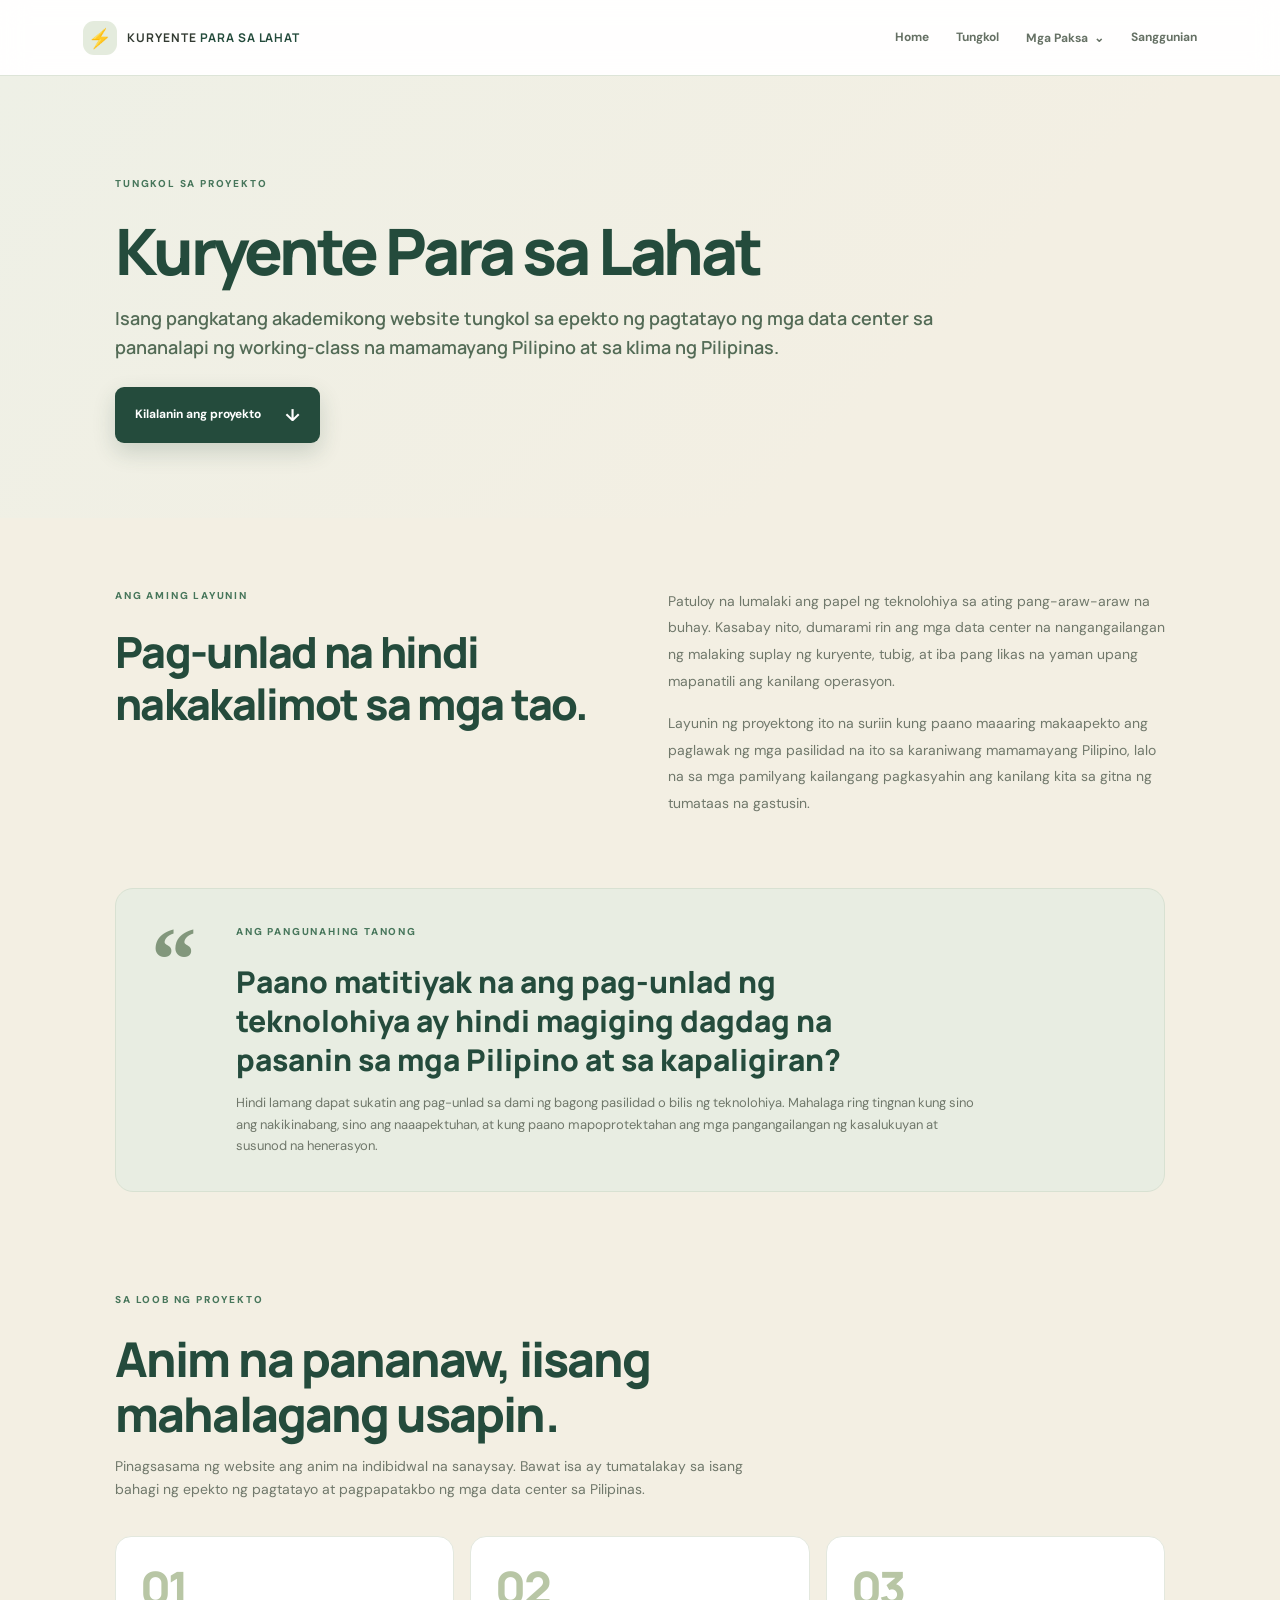
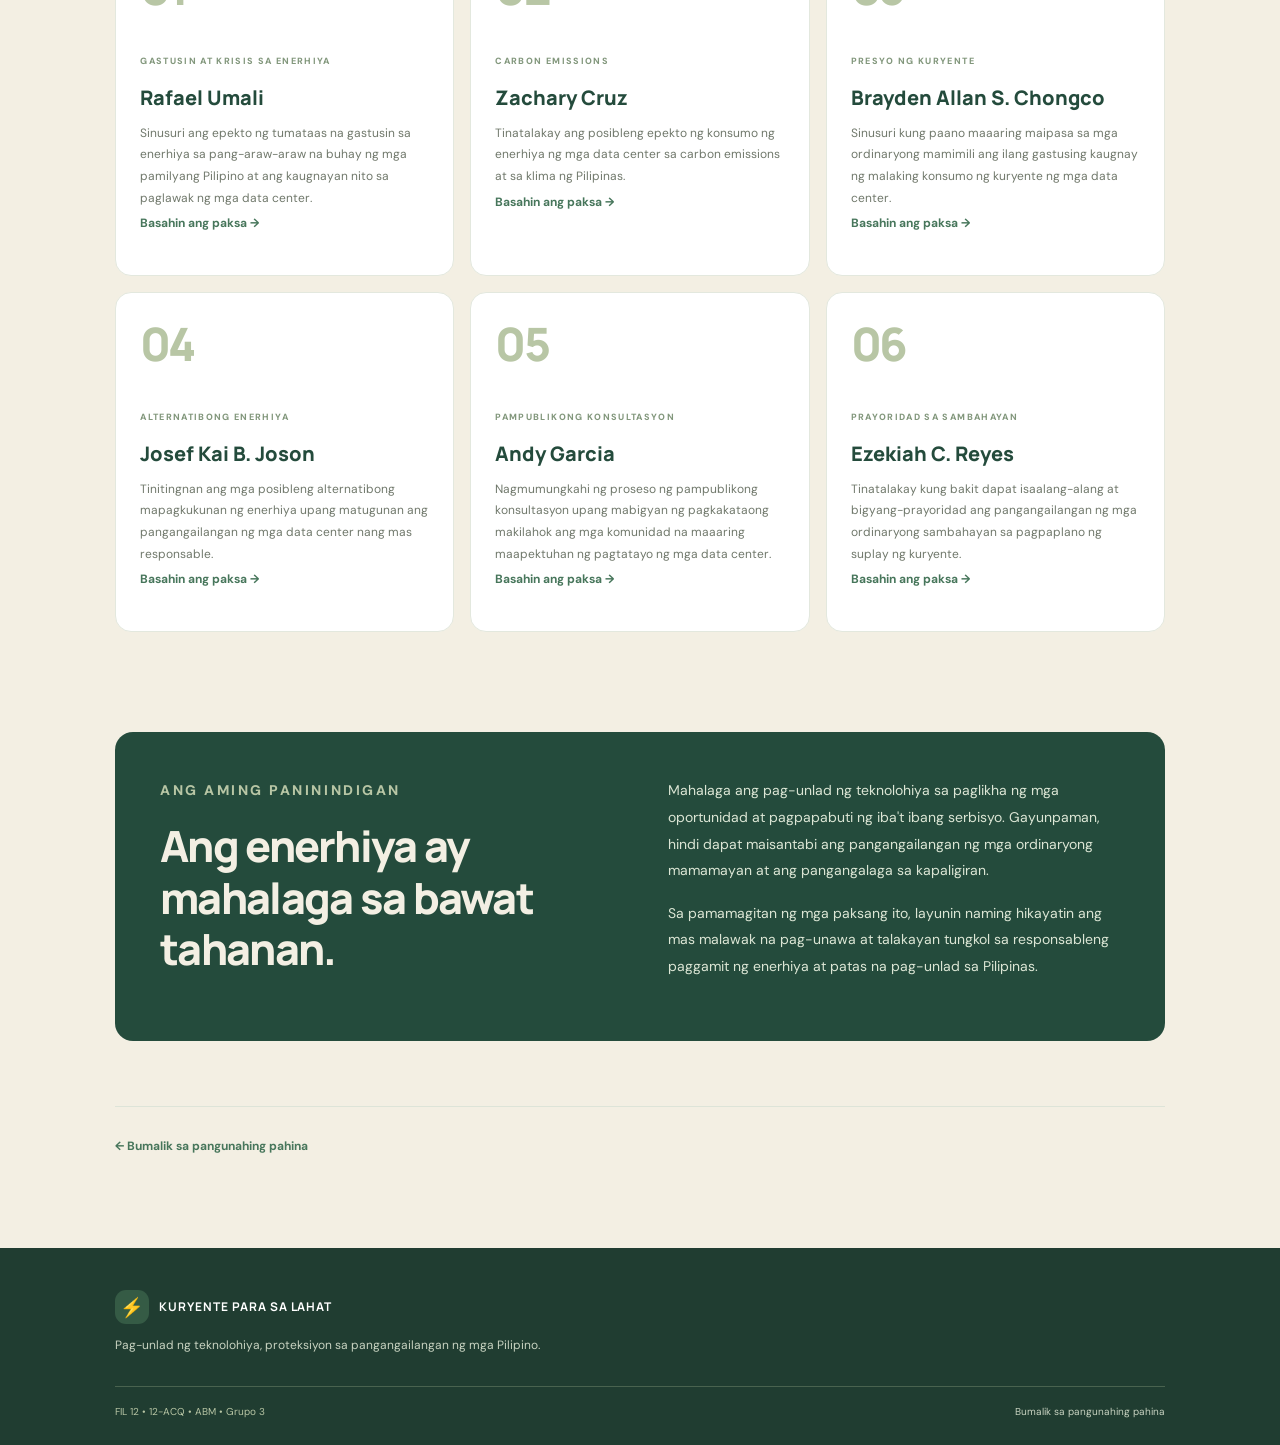
==== commit 0f728423: "Update about.html" ====
--- a/about.html
+++ b/about.html
@@ -23,8 +23,12 @@
   <nav class="nav" aria-label="Pangunahing nabigasyon">
     <a href="index.html">Home</a>
     <a href="about.html">Tungkol</a>
+
     <div class="nav-dropdown">
-      <button class="nav-dropbtn" type="button" aria-expanded="false">Mga Paksa <span>⌄</span></button>
+      <button class="nav-dropbtn" type="button" aria-expanded="false">
+        Mga Paksa <span>⌄</span>
+      </button>
+
       <div class="nav-menu">
         <a href="rafael-umali.html">Gastusin at krisis sa enerhiya</a>
         <a href="zachary-cruz.html">Carbon emissions</a>
@@ -34,6 +38,7 @@
         <a href="ezekiah-reyes.html">Prayoridad sa sambahayan</a>
       </div>
     </div>
+
     <a href="references.html">Sanggunian</a>
   </nav>
 </header>
@@ -42,11 +47,16 @@
 
   <section class="topic-hero section">
     <p class="eyebrow">TUNGKOL SA PROYEKTO</p>
+
     <h1>Kuryente Para sa Lahat</h1>
+
     <p class="topic-lede">
       Isang pangkatang akademikong website tungkol sa epekto ng pagtatayo ng mga data center sa pananalapi ng working-class na mamamayang Pilipino at sa klima ng Pilipinas.
     </p>
-    <a class="btn btn-primary" href="#layunin">Kilalanin ang proyekto <span>↓</span></a>
+
+    <a class="btn btn-primary" href="#layunin">
+      Kilalanin ang proyekto <span>↓</span>
+    </a>
   </section>
 
   <section id="layunin" class="section topic-content">
@@ -61,6 +71,7 @@
         <p>
           Patuloy na lumalaki ang papel ng teknolohiya sa ating pang-araw-araw na buhay. Kasabay nito, dumarami rin ang mga data center na nangangailangan ng malaking suplay ng kuryente, tubig, at iba pang likas na yaman upang mapanatili ang kanilang operasyon.
         </p>
+
         <p>
           Layunin ng proyektong ito na suriin kung paano maaaring makaapekto ang paglawak ng mga pasilidad na ito sa karaniwang mamamayang Pilipino, lalo na sa mga pamilyang kailangang pagkasyahin ang kanilang kita sa gitna ng tumataas na gastusin.
         </p>
@@ -68,17 +79,26 @@
     </div>
 
     <div class="consultation-callout">
-      <p class="eyebrow">ANG PANGUNAHING TANONG</p>
-      <h2>Paano matitiyak na ang pag-unlad ng teknolohiya ay hindi magiging dagdag na pasanin sa mga Pilipino at sa kapaligiran?</h2>
-      <p>
-        Hindi lamang dapat sukatin ang pag-unlad sa dami ng bagong pasilidad o bilis ng teknolohiya. Mahalaga ring tingnan kung sino ang nakikinabang, sino ang naaapektuhan, at kung paano mapoprotektahan ang mga pangangailangan ng kasalukuyan at susunod na henerasyon.
-      </p>
+      <span class="consultation-callout-icon">“</span>
+
+      <div>
+        <p class="eyebrow">ANG PANGUNAHING TANONG</p>
+
+        <h3>Paano matitiyak na ang pag-unlad ng teknolohiya ay hindi magiging dagdag na pasanin sa mga Pilipino at sa kapaligiran?</h3>
+
+        <p>
+          Hindi lamang dapat sukatin ang pag-unlad sa dami ng bagong pasilidad o bilis ng teknolohiya. Mahalaga ring tingnan kung sino ang nakikinabang, sino ang naaapektuhan, at kung paano mapoprotektahan ang mga pangangailangan ng kasalukuyan at susunod na henerasyon.
+        </p>
+      </div>
     </div>
 
     <div class="consultation-process">
+
       <div class="consultation-process-heading">
         <p class="eyebrow">SA LOOB NG PROYEKTO</p>
+
         <h2>Anim na pananaw, iisang mahalagang usapin.</h2>
+
         <p>
           Pinagsasama ng website ang anim na indibidwal na sanaysay. Bawat isa ay tumatalakay sa isang bahagi ng epekto ng pagtatayo at pagpapatakbo ng mga data center sa Pilipinas.
         </p>
@@ -87,73 +107,97 @@
       <div class="consultation-steps">
 
         <article class="consultation-step">
-          <div class="step-number">01</div>
-          <div class="step-content">
-            <p class="step-label">GASTUSIN AT KRISIS SA ENERHIYA</p>
+          <span class="step-number">01</span>
+
+          <div class="step-content">
+            <span class="step-label">GASTUSIN AT KRISIS SA ENERHIYA</span>
+
             <h3>Rafael Umali</h3>
+
             <p>
               Sinusuri ang epekto ng tumataas na gastusin sa enerhiya sa pang-araw-araw na buhay ng mga pamilyang Pilipino at ang kaugnayan nito sa paglawak ng mga data center.
             </p>
+
             <a class="text-link" href="rafael-umali.html">Basahin ang paksa →</a>
           </div>
         </article>
 
         <article class="consultation-step">
-          <div class="step-number">02</div>
-          <div class="step-content">
-            <p class="step-label">CARBON EMISSIONS</p>
+          <span class="step-number">02</span>
+
+          <div class="step-content">
+            <span class="step-label">CARBON EMISSIONS</span>
+
             <h3>Zachary Cruz</h3>
+
             <p>
               Tinatalakay ang posibleng epekto ng konsumo ng enerhiya ng mga data center sa carbon emissions at sa klima ng Pilipinas.
             </p>
+
             <a class="text-link" href="zachary-cruz.html">Basahin ang paksa →</a>
           </div>
         </article>
 
         <article class="consultation-step">
-          <div class="step-number">03</div>
-          <div class="step-content">
-            <p class="step-label">PRESYO NG KURYENTE</p>
+          <span class="step-number">03</span>
+
+          <div class="step-content">
+            <span class="step-label">PRESYO NG KURYENTE</span>
+
             <h3>Brayden Allan S. Chongco</h3>
+
             <p>
               Sinusuri kung paano maaaring maipasa sa mga ordinaryong mamimili ang ilang gastusing kaugnay ng malaking konsumo ng kuryente ng mga data center.
             </p>
+
             <a class="text-link" href="brayden-chongco.html">Basahin ang paksa →</a>
           </div>
         </article>
 
         <article class="consultation-step">
-          <div class="step-number">04</div>
-          <div class="step-content">
-            <p class="step-label">ALTERNATIBONG ENERHIYA</p>
+          <span class="step-number">04</span>
+
+          <div class="step-content">
+            <span class="step-label">ALTERNATIBONG ENERHIYA</span>
+
             <h3>Josef Kai B. Joson</h3>
+
             <p>
               Tinitingnan ang mga posibleng alternatibong mapagkukunan ng enerhiya upang matugunan ang pangangailangan ng mga data center nang mas responsable.
             </p>
+
             <a class="text-link" href="josef-joson.html">Basahin ang paksa →</a>
           </div>
         </article>
 
         <article class="consultation-step">
-          <div class="step-number">05</div>
-          <div class="step-content">
-            <p class="step-label">PAMPUBLIKONG KONSULTASYON</p>
+          <span class="step-number">05</span>
+
+          <div class="step-content">
+            <span class="step-label">PAMPUBLIKONG KONSULTASYON</span>
+
             <h3>Andy Garcia</h3>
+
             <p>
               Nagmumungkahi ng proseso ng pampublikong konsultasyon upang mabigyan ng pagkakataong makilahok ang mga komunidad na maaaring maapektuhan ng pagtatayo ng mga data center.
             </p>
+
             <a class="text-link" href="andy-garcia.html">Basahin ang paksa →</a>
           </div>
         </article>
 
         <article class="consultation-step">
-          <div class="step-number">06</div>
-          <div class="step-content">
-            <p class="step-label">PRAYORIDAD SA SAMBAHAYAN</p>
+          <span class="step-number">06</span>
+
+          <div class="step-content">
+            <span class="step-label">PRAYORIDAD SA SAMBAHAYAN</span>
+
             <h3>Ezekiah C. Reyes</h3>
+
             <p>
               Tinatalakay kung bakit dapat isaalang-alang at bigyang-prayoridad ang pangangailangan ng mga ordinaryong sambahayan sa pagpaplano ng suplay ng kuryente.
             </p>
+
             <a class="text-link" href="ezekiah-reyes.html">Basahin ang paksa →</a>
           </div>
         </article>
@@ -161,19 +205,28 @@
       </div>
     </div>
 
-    <div class="consultation-outcome">
-      <p class="eyebrow">ANG AMING PANININDIGAN</p>
-      <h2>Ang enerhiya ay mahalaga sa bawat tahanan.</h2>
-      <p>
-        Mahalaga ang pag-unlad ng teknolohiya sa paglikha ng mga oportunidad at pagpapabuti ng iba't ibang serbisyo. Gayunpaman, hindi dapat maisantabi ang pangangailangan ng mga ordinaryong mamamayan at ang pangangalaga sa kapaligiran.
-      </p>
-      <p>
-        Sa pamamagitan ng mga paksang ito, layunin naming hikayatin ang mas malawak na pag-unawa at talakayan tungkol sa responsableng paggamit ng enerhiya at patas na pag-unlad sa Pilipinas.
-      </p>
-    </div>
+    <section class="consultation-outcome">
+      <div>
+        <p class="eyebrow">ANG AMING PANININDIGAN</p>
+
+        <h2>Ang enerhiya ay mahalaga sa bawat tahanan.</h2>
+      </div>
+
+      <div>
+        <p>
+          Mahalaga ang pag-unlad ng teknolohiya sa paglikha ng mga oportunidad at pagpapabuti ng iba't ibang serbisyo. Gayunpaman, hindi dapat maisantabi ang pangangailangan ng mga ordinaryong mamamayan at ang pangangalaga sa kapaligiran.
+        </p>
+
+        <p>
+          Sa pamamagitan ng mga paksang ito, layunin naming hikayatin ang mas malawak na pag-unawa at talakayan tungkol sa responsableng paggamit ng enerhiya at patas na pag-unlad sa Pilipinas.
+        </p>
+      </div>
+    </section>
 
     <div class="topic-back">
-      <a class="text-link" href="index.html#mga-paksa">← Bumalik sa pangunahing pahina</a>
+      <a class="text-link" href="index.html#mga-paksa">
+        ← Bumalik sa pangunahing pahina
+      </a>
     </div>
 
   </section>
@@ -185,7 +238,9 @@
     <span class="brand-mark">⚡</span>
     <b>KURYENTE PARA SA LAHAT</b>
   </div>
+
   <p>Pag-unlad ng teknolohiya, proteksiyon sa pangangailangan ng mga Pilipino.</p>
+
   <div class="footer-bottom">
     <span>FIL 12 • 12-ACQ • ABM • Grupo 3</span>
     <span><a href="index.html">Bumalik sa pangunahing pahina</a></span>
@@ -196,4 +251,3 @@
 
 </body>
 </html>
-
--- a/styles.css
+++ b/styles.css
@@ -3,12 +3,10 @@
 @media(max-width:650px){html{scroll-padding-top:72px}.site-header{height:68px}.menu-toggle{display:block}.nav{display:none;position:absolute;top:68px;left:0;right:0;background:white;padding:14px 6% 20px;box-shadow:0 14px 20px #244B3C18;flex-direction:column;align-items:flex-start;gap:13px}.nav.open{display:flex}.nav a{font-size:13px}.hero{display:flex;flex-direction:column;align-items:stretch;padding-top:65px;gap:25px}.hero h1{font-size:51px}.hero-art{height:340px}.house-card{transform:scale(.72);left:4%;bottom:45px}.data-card{transform:scale(.75);right:4%;bottom:45px}.ticker{flex-direction:column;gap:5px;padding:16px 6%}.section{padding-top:75px;padding-bottom:75px}.two-col{grid-template-columns:1fr;gap:20px}.definition-grid{grid-template-columns:1fr}.impact-grid{grid-template-columns:1fr 1fr;gap:10px}.impact-card{padding:18px 15px;min-height:275px}.fact-band{grid-template-columns:1fr;gap:5px;padding:24px}.fact-number{font-size:47px}.evidence-item{grid-template-columns:75px 1fr;gap:12px}.evidence-mark{font-size:24px}.sdg-cards{grid-template-columns:1fr}.sdg-card{min-height:180px}.references li{flex-direction:column;gap:8px}.footer-bottom{flex-direction:column}.hero-actions{flex-wrap:wrap}.section-heading h2{font-size:40px}}
 @media(max-width:390px){.impact-grid{grid-template-columns:1fr}.impact-card{min-height:auto}.hero h1{font-size:44px}}
 
-/* Added page components: same palette, type, spacing and card language as the original site. */
 .nav-dropdown{position:relative;display:flex;align-items:center}.nav-dropbtn{border:0;background:transparent;font:700 12px "DM Sans",sans-serif;color:#657064;cursor:pointer;padding:8px 0}.nav-dropbtn:hover,.nav-dropbtn[aria-expanded="true"]{color:#244B3C}.nav-dropbtn span{margin-left:3px}.nav-menu{display:none;position:absolute;top:100%;left:-16px;min-width:245px;padding:9px;background:white;border:1px solid #E3E8DE;border-radius:12px;box-shadow:0 14px 30px #244B3C18;z-index:30}.nav-dropdown:hover .nav-menu,.nav-dropdown:focus-within .nav-menu,.nav-dropdown.open .nav-menu{display:grid}.nav-menu a{padding:10px 12px;border-radius:7px;font-size:12px;color:#657064}.nav-menu a:hover{background:#EEF0E6;color:#244B3C}.topic-directory{background:#E9EDE3;max-width:none;padding-left:max(9%,calc((100% - 1180px)/2));padding-right:max(9%,calc((100% - 1180px)/2))}.topic-grid{display:grid;grid-template-columns:repeat(3,1fr);gap:16px}.topic-card{display:block;background:white;padding:25px;border:1px solid #E3E8DE;border-radius:14px;transition:transform .2s,box-shadow .2s}.topic-card:hover{transform:translateY(-3px);box-shadow:0 12px 26px #244B3C12}.topic-card span{font-size:9px;letter-spacing:.13em;font-weight:800;color:#82977C}.topic-card h3{font:800 18px/1.3 "Manrope",sans-serif;margin:14px 0 8px;color:#244B3C}.topic-card p{font-size:12px;color:#737B70;min-height:58px}.topic-card b{font-size:11px;color:#47765B}.topic-hero{padding-top:100px;padding-bottom:75px;background:linear-gradient(135deg,#EEF0E6,#F3EFE3 70%);max-width:none}.topic-hero h1{font:800 clamp(38px,5vw,64px)/1.12 "Manrope",sans-serif;letter-spacing:-.05em;color:#244B3C;max-width:950px;margin:0 0 18px}.topic-lede{font:600 18px/1.6 "Manrope",sans-serif;color:#536B56;max-width:850px;margin:18px 0 25px}.author-credit{display:inline-block;background:#E4EBDD;border-left:3px solid #82977C;padding:9px 14px;color:#657064;font-size:12px;margin:0}.author-credit strong{color:#244B3C}.topic-content{padding-top:70px;padding-bottom:90px}.topic-block{max-width:900px;margin:0 0 55px}.topic-block h2{font:800 clamp(25px,3vw,36px)/1.25 "Manrope",sans-serif;color:#244B3C;letter-spacing:-.035em;margin:0 0 18px}.topic-block>p:not(.eyebrow){font-size:14px;color:#70786B;line-height:1.85;margin:0 0 15px}.topic-block .eyebrow{margin-bottom:12px}.topic-back{border-top:1px solid #DDE4D8;padding-top:25px}.author-list{columns:2;color:#70786B;font-size:14px;line-height:2}.ref-page{padding-top:15px}.references li{align-items:flex-start}.ref-author{display:block;min-width:190px;font-size:10px;letter-spacing:.04em;text-transform:uppercase;color:#65836A;font-weight:800}.references li>div{flex:1}.references li small{color:#737B70;font-size:10px}.footer-bottom a{color:#C8D3C1}.footer-bottom a:hover{color:white}
 @media(max-width:900px){.topic-grid{grid-template-columns:repeat(2,1fr)}}
 @media(max-width:650px){.nav-dropdown{width:100%;display:block}.nav-dropbtn{font-size:13px;padding:0}.nav-menu{position:static;box-shadow:none;border:0;border-left:2px solid #D8E1D2;border-radius:0;margin:8px 0 0 5px;padding:3px 0 3px 8px;min-width:0}.nav-dropdown:hover .nav-menu{display:none}.nav-dropdown.open .nav-menu,.nav-dropdown:focus-within .nav-menu{display:grid}.topic-grid{grid-template-columns:1fr}.topic-card p{min-height:0}.topic-hero{padding-top:65px;padding-bottom:55px}.topic-lede{font-size:16px}.author-list{columns:1}.ref-author{min-width:0}.references li{display:block}.references li>div{margin:7px 0}}
 
-/* Final palette touch-ups */
 :root {
   color-scheme: light;
 }
